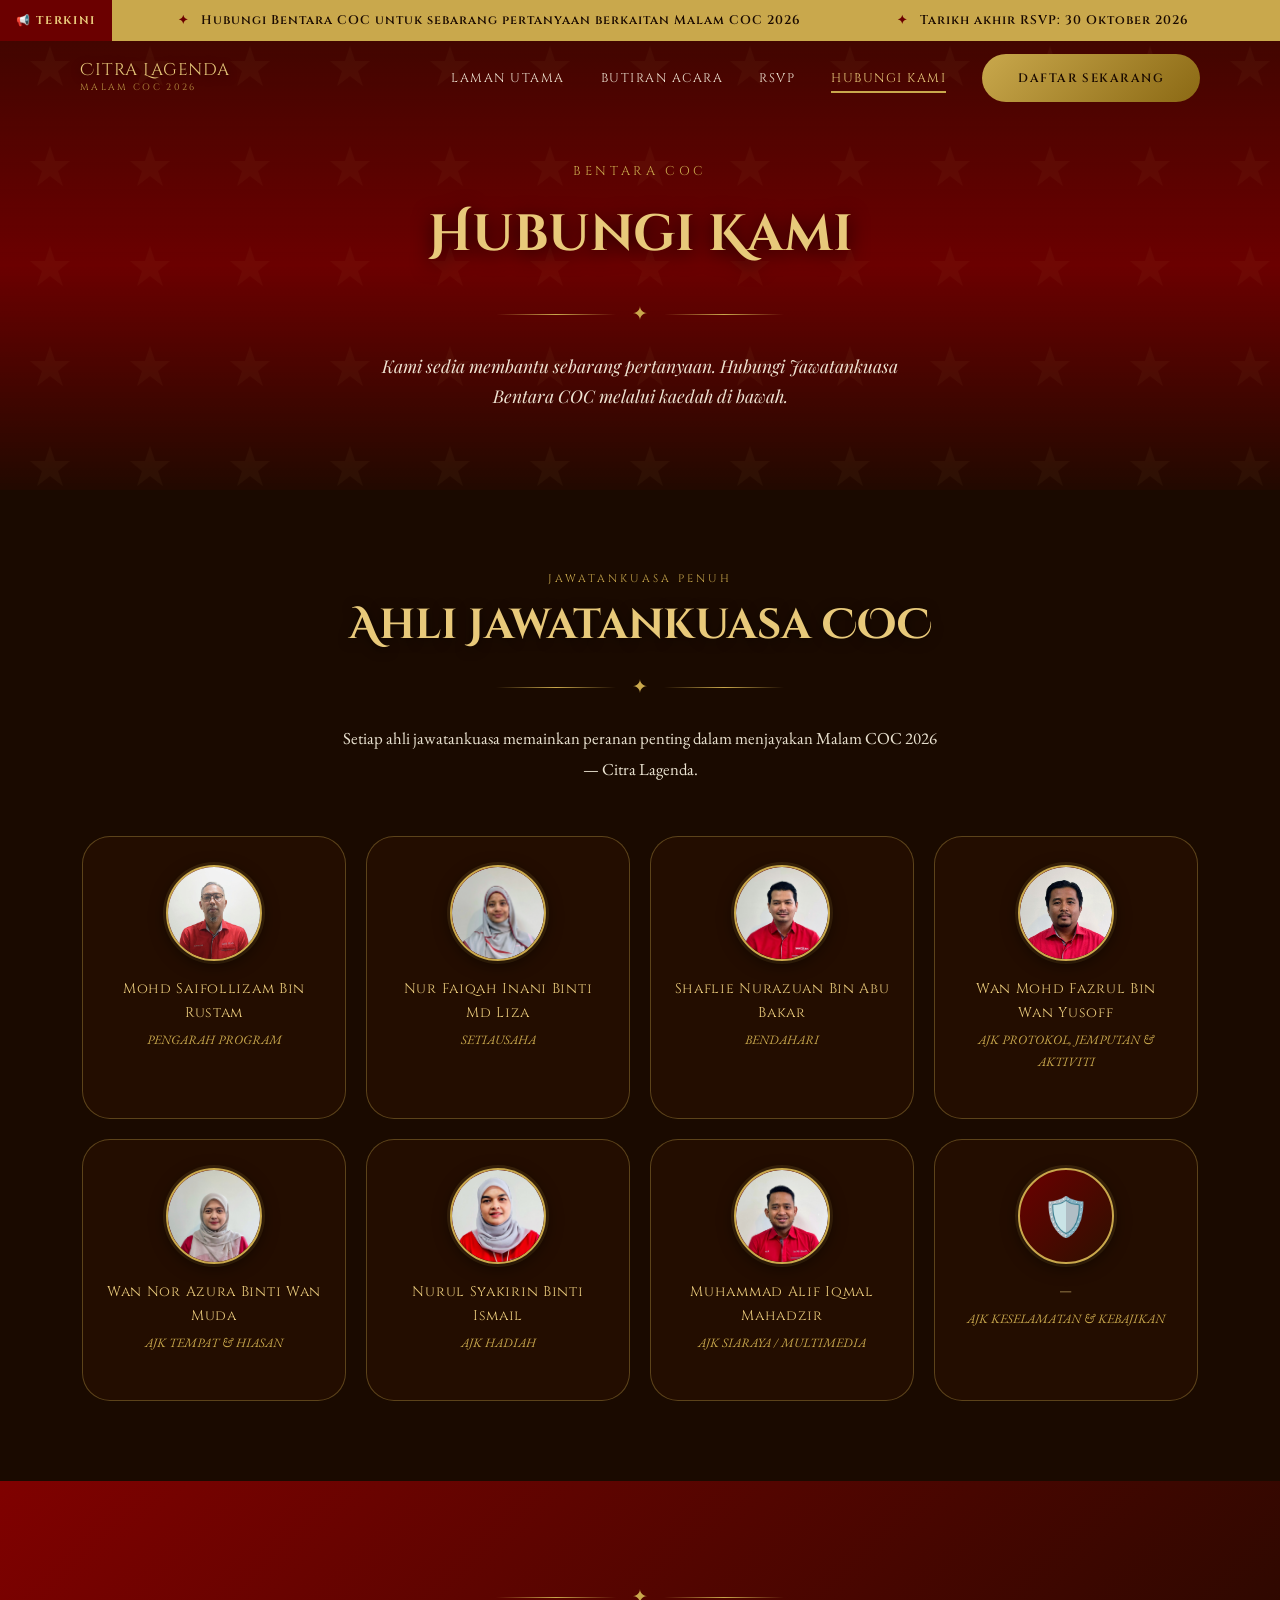
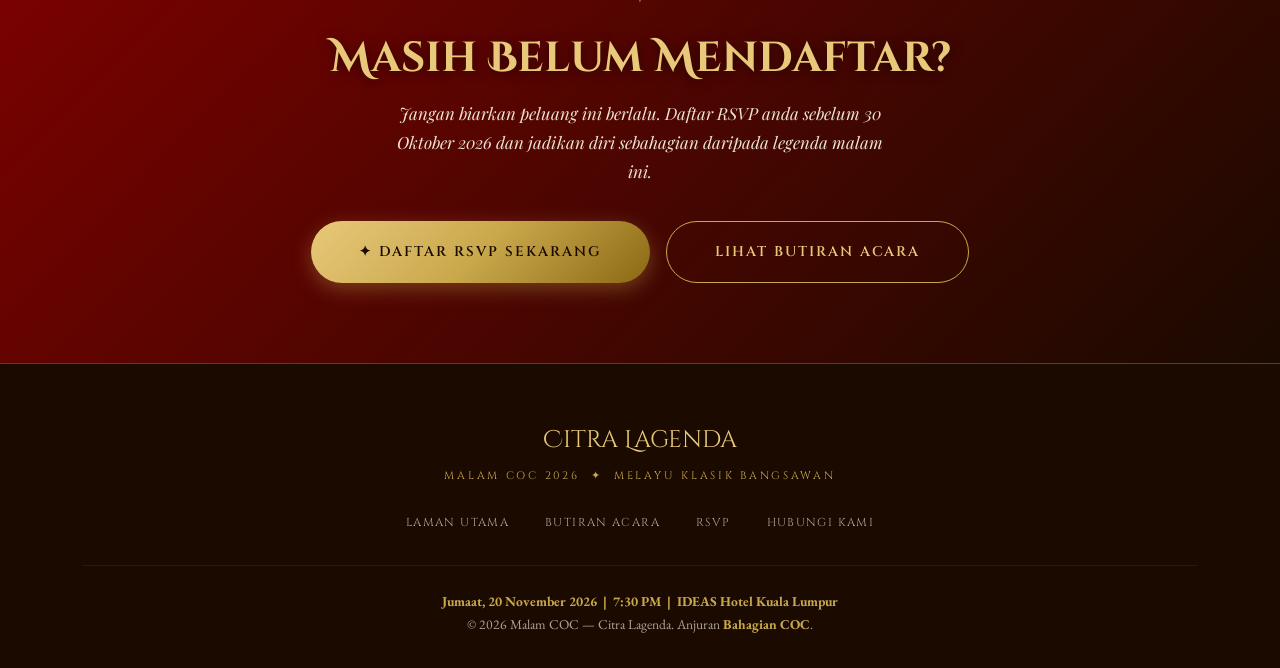
==== contact.html @ 745fdaa3 "add pictures" ====
﻿<!DOCTYPE html>
<html lang="ms">
<head>
  <meta charset="UTF-8" />
  <meta name="viewport" content="width=device-width, initial-scale=1.0" />
  <title>Hubungi Kami — Citra Lagenda Malam COC 2026</title>
  <meta name="description" content="Hubungi Jawatankuasa Bentara COC untuk sebarang pertanyaan berkaitan Malam COC 2026 — Citra Lagenda." />
  <link rel="stylesheet" href="css/style.css" />
  <style>
    /* ── CONTACT PAGE-SPECIFIC ─────────────────────── */

    /* ── PIC CARDS ──────────────────────────────────── */
    .pic-section {
      background: var(--dark);
      padding: 80px 0;
    }
    .pic-grid {
      display: grid;
      grid-template-columns: repeat(3, 1fr);
      gap: 28px;
      margin-top: 56px;
    }
    .pic-card {
      background: rgba(45,16,0,0.65);
      border: 1px solid var(--border-gold);
      border-radius: var(--radius-xl);
      padding: 40px 32px 36px;
      text-align: center;
      position: relative;
      overflow: hidden;
      backdrop-filter: blur(10px);
      transition: transform var(--transition), box-shadow var(--transition), border-color var(--transition);
    }
    .pic-card::before {
      content: '';
      position: absolute; top: 0; left: 0; right: 0;
      height: 4px;
      background: linear-gradient(to right, transparent, var(--gold), transparent);
    }
    .pic-card:hover {
      transform: translateY(-8px);
      box-shadow: 0 28px 60px rgba(0,0,0,0.55), 0 0 0 1px rgba(201,168,76,0.3);
      border-color: rgba(201,168,76,0.4);
    }
    /* Avatar ring */
    .pic-avatar-wrap {
      width: 100px; height: 100px;
      margin: 0 auto 20px;
      position: relative;
    }
    .pic-avatar-ring {
      position: absolute; inset: -5px;
      border-radius: 50%;
      border: 2px solid transparent;
      background: linear-gradient(135deg, var(--gold), var(--crimson), var(--gold)) border-box;
      -webkit-mask: linear-gradient(#fff 0 0) padding-box, linear-gradient(#fff 0 0);
      -webkit-mask-composite: destination-out;
      mask-composite: exclude;
      animation: spin-slow 8s linear infinite;
    }
    .pic-avatar {
      width: 100px; height: 100px;
      border-radius: 50%;
      background: linear-gradient(135deg, var(--crimson-deep), var(--dark-mid));
      border: 2px solid var(--border-gold);
      display: flex; align-items: center; justify-content: center;
      font-size: 2.8rem;
      position: relative;
      z-index: 1;
      overflow: hidden;
    }
    .pic-avatar img {
      width: 100%; height: 100%;
      object-fit: cover;
      border-radius: 50%;
    }
    /* Role badge */
    .pic-role-badge {
      display: inline-block;
      font-family: var(--font-heading);
      font-size: 0.6rem;
      letter-spacing: 0.18em;
      text-transform: uppercase;
      background: linear-gradient(135deg, var(--crimson-deep), var(--dark-mid));
      color: var(--gold);
      border: 1px solid rgba(201,168,76,0.3);
      border-radius: 999px;
      padding: 4px 14px;
      margin-bottom: 10px;
    }
    .pic-name {
      font-family: var(--font-display);
      font-size: 1.1rem;
      color: var(--gold-light);
      margin-bottom: 4px;
      line-height: 1.2;
    }
    .pic-title {
      font-family: var(--font-heading);
      font-size: 0.75rem;
      letter-spacing: 0.08em;
      color: var(--text-muted);
      margin-bottom: 20px;
    }
    .pic-divider {
      width: 48px; height: 1px;
      background: linear-gradient(to right, transparent, var(--gold), transparent);
      margin: 0 auto 20px;
    }
    /* Contact links */
    .pic-contacts {
      display: flex;
      flex-direction: column;
      gap: 10px;
    }
    .pic-contact-link {
      display: flex;
      align-items: center;
      gap: 10px;
      background: rgba(26,10,0,0.5);
      border: 1px solid var(--border-gold);
      border-radius: var(--radius-sm);
      padding: 10px 16px;
      font-family: var(--font-body);
      font-size: 0.88rem;
      color: var(--text-muted);
      text-decoration: none;
      transition: background var(--transition), border-color var(--transition), color var(--transition);
      text-align: left;
    }
    .pic-contact-link:hover {
      background: rgba(201,168,76,0.08);
      border-color: var(--gold);
      color: var(--gold-light);
    }
    .pic-contact-link .link-icon {
      font-size: 1rem;
      flex-shrink: 0;
      width: 20px;
      text-align: center;
    }
    .pic-contact-link .link-label {
      font-family: var(--font-heading);
      font-size: 0.58rem;
      letter-spacing: 0.15em;
      text-transform: uppercase;
      color: var(--gold);
      display: block;
      margin-bottom: 1px;
    }
    .pic-contact-link .link-value {
      font-family: var(--font-body);
      font-size: 0.85rem;
      color: inherit;
      white-space: nowrap;
      overflow: hidden;
      text-overflow: ellipsis;
    }
    /* Area of responsibility tag */
    .pic-scope {
      margin-top: 16px;
      display: flex;
      flex-wrap: wrap;
      gap: 6px;
      justify-content: center;
    }
    .scope-tag {
      font-family: var(--font-heading);
      font-size: 0.58rem;
      letter-spacing: 0.1em;
      text-transform: uppercase;
      background: rgba(201,168,76,0.06);
      border: 1px solid rgba(201,168,76,0.18);
      color: var(--text-muted);
      border-radius: 999px;
      padding: 3px 10px;
    }

    /* ── LEAD PIC (featured, larger) ───────────────── */
    .pic-card.featured {
      grid-column: span 1;
      background: linear-gradient(160deg, rgba(107,0,0,0.4), rgba(45,16,0,0.8));
    }
    .pic-card.featured .pic-name { font-size: 1.25rem; }
    .pic-card.featured .pic-avatar { width: 110px; height: 110px; }
    .pic-card.featured .pic-avatar-wrap { width: 110px; height: 110px; }

    /* ── INQUIRY FORM ───────────────────────────────── */
    .inquiry-section {
      background: linear-gradient(180deg, var(--dark-mid) 0%, var(--crimson-deep) 50%, var(--dark-mid) 100%);
      padding: 80px 0;
    }
    .inquiry-layout {
      display: grid;
      grid-template-columns: 1fr 420px;
      gap: 48px;
      align-items: start;
      margin-top: 56px;
    }
    .inquiry-form-card {
      background: rgba(26,10,0,0.65);
      border: 1px solid var(--border-gold);
      border-radius: var(--radius-xl);
      padding: 48px 44px;
      position: relative;
      overflow: hidden;
      backdrop-filter: blur(12px);
    }
    .inquiry-form-card::before {
      content: '';
      position: absolute; top: 0; left: 0; right: 0;
      height: 4px;
      background: linear-gradient(to right, transparent, var(--gold), transparent);
    }
    .inquiry-form-title {
      font-family: var(--font-display);
      font-size: 1.4rem;
      color: var(--gold-light);
      margin-bottom: 6px;
    }
    .inquiry-form-sub {
      font-family: var(--font-sub);
      font-style: italic;
      font-size: 0.95rem;
      color: var(--text-muted);
      margin-bottom: 32px;
    }
    .inquiry-sidebar-card {
      background: rgba(45,16,0,0.65);
      border: 1px solid var(--border-gold);
      border-radius: var(--radius-lg);
      padding: 32px 28px;
      margin-bottom: 20px;
      position: relative;
      overflow: hidden;
    }
    .inquiry-sidebar-card::before {
      content: '';
      position: absolute; top: 0; left: 0; right: 0;
      height: 3px;
      background: linear-gradient(to right, transparent, var(--gold), transparent);
    }
    .iscard-title {
      font-family: var(--font-heading);
      font-size: 0.7rem;
      letter-spacing: 0.2em;
      text-transform: uppercase;
      color: var(--gold);
      margin-bottom: 20px;
    }
    /* Office hours */
    .hours-row {
      display: flex;
      justify-content: space-between;
      align-items: center;
      padding: 10px 0;
      border-bottom: 1px solid rgba(201,168,76,0.08);
      font-family: var(--font-body);
      font-size: 0.9rem;
    }
    .hours-row:last-child { border-bottom: none; }
    .hours-day { color: var(--text-muted); }
    .hours-time {
      color: var(--gold-light);
      font-family: var(--font-heading);
      font-size: 0.75rem;
      letter-spacing: 0.06em;
    }
    .hours-closed { color: rgba(255,100,100,0.7); }
    /* Quick links */
    .quick-links {
      display: flex;
      flex-direction: column;
      gap: 10px;
    }
    .quick-link {
      display: flex;
      align-items: center;
      gap: 12px;
      background: rgba(26,10,0,0.5);
      border: 1px solid var(--border-gold);
      border-radius: var(--radius-sm);
      padding: 12px 16px;
      font-family: var(--font-heading);
      font-size: 0.75rem;
      letter-spacing: 0.08em;
      color: var(--text-on-dark);
      text-decoration: none;
      transition: all var(--transition);
    }
    .quick-link:hover {
      background: rgba(201,168,76,0.07);
      border-color: var(--gold);
      color: var(--gold-light);
      transform: translateX(4px);
    }
    .quick-link .ql-icon { font-size: 1.1rem; }
    /* Topic radio */
    .topic-grid {
      display: grid;
      grid-template-columns: 1fr 1fr;
      gap: 8px;
      margin-top: 8px;
    }
    .topic-option { position: relative; }
    .topic-option input { position: absolute; opacity:0; width:0; height:0; }
    .topic-label {
      display: flex;
      gap: 8px;
      align-items: center;
      background: rgba(45,16,0,0.5);
      border: 1.5px solid var(--border-gold);
      border-radius: var(--radius-sm);
      padding: 10px 14px;
      cursor: pointer;
      font-family: var(--font-heading);
      font-size: 0.68rem;
      letter-spacing: 0.08em;
      color: var(--text-muted);
      transition: all var(--transition);
    }
    .topic-label:hover {
      border-color: var(--gold);
      color: var(--gold-light);
    }
    .topic-option input:checked + .topic-label {
      background: rgba(139,0,0,0.3);
      border-color: var(--gold);
      color: var(--gold-light);
    }
    /* Form submit success */
    .inquiry-success {
      display: none;
      text-align: center;
      padding: 32px 16px;
    }
    .inquiry-success.show { display: block; }
    .inq-success-icon { font-size: 3rem; margin-bottom: 16px; }
    .inq-success-title {
      font-family: var(--font-display);
      font-size: 1.3rem;
      color: var(--gold-light);
      margin-bottom: 8px;
    }
    .inq-success-sub {
      font-family: var(--font-sub);
      font-style: italic;
      font-size: 0.95rem;
      color: var(--text-muted);
    }

    /* ── COMMITTEE SECTION ──────────────────────────── */
    .committee-section {
      background: var(--dark);
      padding: 80px 0;
    }
    .committee-grid {
      display: grid;
      grid-template-columns: repeat(4, 1fr);
      gap: 20px;
      margin-top: 52px;
    }
    .committee-card {
      background: rgba(45,16,0,0.5);
      border: 1px solid var(--border-gold);
      border-radius: var(--radius-lg);
      padding: 28px 22px;
      text-align: center;
      transition: transform var(--transition), box-shadow var(--transition);
    }
    .committee-card:hover {
      transform: translateY(-5px);
      box-shadow: 0 20px 48px rgba(0,0,0,0.45);
    }
    .committee-avatar {
      width: 96px; height: 96px;
      border-radius: 50%;
      background: linear-gradient(135deg, var(--crimson-deep), var(--dark-mid));
      border: 2px solid var(--gold);
      margin: 0 auto 16px;
      display: flex; align-items: center; justify-content: center;
      font-size: 2rem;
      overflow: hidden;
      flex-shrink: 0;
      box-shadow: 0 4px 16px rgba(0,0,0,0.5), 0 0 0 3px rgba(201,168,76,0.15);
    }
    .committee-avatar img {
      width: 100%;
      height: 100%;
      object-fit: cover;
      object-position: top center;
      display: block;
    }
    .committee-name {
      font-family: var(--font-heading);
      font-size: 0.88rem;
      letter-spacing: 0.05em;
      color: var(--gold-light);
      margin-bottom: 4px;
    }
    .committee-role {
      font-family: var(--font-body);
      font-size: 0.8rem;
      color: var(--gold);
      font-style: italic;
      margin-bottom: 8px;
    }
    .committee-dept {
      font-family: var(--font-heading);
      font-size: 0.6rem;
      letter-spacing: 0.12em;
      text-transform: uppercase;
      color: var(--text-muted);
    }
    .committee-contact {
      margin-top: 12px;
      display: flex;
      flex-direction: column;
      gap: 6px;
    }
    .committee-contact a {
      font-family: var(--font-body);
      font-size: 0.8rem;
      color: var(--text-muted);
      text-decoration: none;
      transition: color var(--transition);
      display: flex;
      align-items: center;
      justify-content: center;
      gap: 6px;
    }
    .committee-contact a:hover { color: var(--gold-light); }

    /* ── RESPONSIVE ──────────────────────────────────── */
    @media (max-width: 1024px) {
      .pic-grid        { grid-template-columns: repeat(2, 1fr); }
      .committee-grid  { grid-template-columns: repeat(2, 1fr); }
      .inquiry-layout  { grid-template-columns: 1fr; }
    }
    @media (max-width: 640px) {
      .pic-grid        { grid-template-columns: 1fr; }
      .committee-grid  { grid-template-columns: 1fr 1fr; }
      .topic-grid      { grid-template-columns: 1fr; }
      .inquiry-form-card { padding: 32px 24px; }
    }
    @media (max-width: 400px) {
      .committee-grid  { grid-template-columns: 1fr; }
    }
  </style>
</head>
<body>

  <!-- ══════════════════════════════════════════════════
       ANNOUNCEMENT TICKER
  ══════════════════════════════════════════════════ -->
  <div class="ticker-bar">
    <div class="ticker-label">📢 Terkini</div>
    <div class="ticker-wrap">
      <div class="ticker-content">
        <span>Hubungi Bentara COC untuk sebarang pertanyaan berkaitan Malam COC 2026</span>
        <span>Tarikh akhir RSVP: 30 Oktober 2026</span>
        <span>Jumaat, 20 November 2026 | 7:30 PM | IDEAS Hotel Kuala Lumpur</span>
        <span>Tema: Melayu Klasik (Bangsawan) — Hadir dengan pakaian tradisional Melayu</span>
        <span>Hubungi Bentara COC untuk sebarang pertanyaan berkaitan Malam COC 2026</span>
        <span>Tarikh akhir RSVP: 30 Oktober 2026</span>
        <span>Jumaat, 20 November 2026 | 7:30 PM | IDEAS Hotel Kuala Lumpur</span>
        <span>Tema: Melayu Klasik (Bangsawan) — Hadir dengan pakaian tradisional Melayu</span>
      </div>
    </div>
  </div>

  <!-- ══════════════════════════════════════════════════
       NAVIGATION
  ══════════════════════════════════════════════════ -->
  <nav class="nav" id="mainNav">
    <div class="nav-inner">
      <a href="index.html" class="nav-logo">
        <span class="nav-logo-title">Citra Lagenda</span>
        <span class="nav-logo-sub">Malam COC 2026</span>
      </a>
      <div class="nav-links">
        <a href="index.html">Laman Utama</a>
        <a href="eventdetails.html">Butiran Acara</a>
        <a href="https://forms.cloud.microsoft/r/A77bQ1tMZq" target="_blank" rel="noopener noreferrer" class="rsvp-link">RSVP</a>
        <a href="contact.html" class="active">Hubungi Kami</a>
        <a href="https://forms.cloud.microsoft/r/A77bQ1tMZq" target="_blank" rel="noopener noreferrer" class="nav-cta btn rsvp-link">Daftar Sekarang</a>
      </div>
      <button class="nav-hamburger" id="hamburger" aria-label="Menu">
        <span></span><span></span><span></span>
      </button>
    </div>
    <div class="nav-mobile" id="mobileMenu">
      <a href="index.html">Laman Utama</a>
      <a href="eventdetails.html">Butiran Acara</a>
      <a href="https://forms.cloud.microsoft/r/A77bQ1tMZq" target="_blank" rel="noopener noreferrer" class="rsvp-link">RSVP</a>
      <a href="contact.html" class="active">Hubungi Kami</a>
      <a href="https://forms.cloud.microsoft/r/A77bQ1tMZq" target="_blank" rel="noopener noreferrer" style="color:var(--gold-light);" class="rsvp-link">✦ Daftar Sekarang</a>
    </div>
  </nav>

  <!-- ══════════════════════════════════════════════════
       PAGE HEADER
  ══════════════════════════════════════════════════ -->
  <header class="page-header">
    <div>
      <p class="page-header-sub anim-up">Bentara COC</p>
      <h1 class="page-header-title anim-up delay-1">Hubungi Kami</h1>
      <div class="ornament-divider anim-fade delay-2"><span>✦</span></div>
      <p class="page-header-desc anim-up delay-2">
        Kami sedia membantu sebarang pertanyaan. Hubungi Jawatankuasa Bentara COC melalui kaedah di bawah.
      </p>
    </div>
  </header>

  <!-- ══════════════════════════════════════════════════
       FULL COMMITTEE
  ══════════════════════════════════════════════════ -->
  <section class="committee-section" id="committee">
    <div class="container">
      <div class="text-center reveal">
        <span class="section-label">Jawatankuasa Penuh</span>
        <h2 class="section-title">Ahli Jawatankuasa COC</h2>
        <div class="ornament-divider"><span>✦</span></div>
        <p class="section-subtitle">
          Setiap ahli jawatankuasa memainkan peranan penting dalam menjayakan Malam COC 2026 — Citra Lagenda.
        </p>
      </div>

      <div class="committee-grid">
        <div class="committee-card reveal">
          <div class="committee-avatar">
            <img src="images/Mohd Saifollizam Rustam.jpg" alt="Mohd Saifollizam Bin Rustam">
          </div>
          <div class="committee-name">Mohd Saifollizam Bin Rustam</div>
          <div class="committee-role">PENGARAH PROGRAM</div>
          <div class="committee-dept"></div>
          <div class="committee-contact">
            <a href="tel:+60112345684"></a>
            <a href="mailto:zulkifli@coc.gov.my"></a>
          </div>
        </div>

        <div class="committee-card reveal delay-1">
          <div class="committee-avatar">
            <img src="images/Nur Faiqah Inani Md Liza.jpg" alt="Nur Faiqah Inani Binti Md Liza">
          </div>
          <div class="committee-name">Nur Faiqah Inani Binti Md Liza</div>
          <div class="committee-role">SETIAUSAHA</div>
          <div class="committee-dept"></div>
          <div class="committee-contact">
            <a href="tel:+60112345684"></a>
            <a href="mailto:zulkifli@coc.gov.my"></a>
          </div>
        </div>

        <div class="committee-card reveal delay-2">
          <div class="committee-avatar">
            <img src="images/Shaflie Nurazuan Abu Bakar.jpg" alt="Shaflie Nurazuan Bin Abu Bakar">
          </div>
          <div class="committee-name">Shaflie Nurazuan Bin Abu Bakar</div>
          <div class="committee-role">BENDAHARI</div>
          <div class="committee-dept"></div>
          <div class="committee-contact">
            <a href="tel:+60112345684"></a>
            <a href="mailto:zulkifli@coc.gov.my"></a>
          </div>
        </div>

        <div class="committee-card reveal delay-3">
          <div class="committee-avatar">
            <img src="images/Wan Mohd Fazrul Wan Yusoff.jpg" alt="Wan Mohd Fazrul Bin Wan Yusoff">
          </div>
          <div class="committee-name">Wan Mohd Fazrul Bin Wan Yusoff</div>
          <div class="committee-role">AJK PROTOKOL, JEMPUTAN &amp; AKTIVITI</div>
          <div class="committee-dept"></div>
          <div class="committee-contact">
            <a href="tel:+60112345684"></a>
            <a href="mailto:zulkifli@coc.gov.my"></a>
          </div>
        </div>

        <div class="committee-card reveal">
          <div class="committee-avatar">
            <img src="images/Wan Nor Azura Wan Muda.jpg" alt="Wan Nor Azura Binti Wan Muda">
          </div>
          <div class="committee-name">Wan Nor Azura Binti Wan Muda</div>
          <div class="committee-role">AJK TEMPAT &amp; HIASAN</div>
          <div class="committee-dept"></div>
          <div class="committee-contact">
            <a href="tel:+60112345684"></a>
            <a href="mailto:zulkifli@coc.gov.my"></a>
          </div>
        </div>

        <div class="committee-card reveal delay-1">
          <div class="committee-avatar">
            <img src="images/Nurul Syakirin Ismail.jpg" alt="Nurul Syakirin Binti Ismail">
          </div>
          <div class="committee-name">Nurul Syakirin Binti Ismail</div>
          <div class="committee-role">AJK HADIAH</div>
          <div class="committee-dept"></div>
          <div class="committee-contact">
            <a href="tel:+60112345684"></a>
            <a href="mailto:zulkifli@coc.gov.my"></a>
          </div>
        </div>

        <div class="committee-card reveal delay-2">
          <div class="committee-avatar">
            <img src="images/Mohd Alif Nurfahmi Saad.jpg" alt="Muhammad Alif Iqmal Mahadzir">
          </div>
          <div class="committee-name">Muhammad Alif Iqmal Mahadzir</div>
          <div class="committee-role">AJK SIARAYA / MULTIMEDIA</div>
          <div class="committee-dept"></div>
          <div class="committee-contact">
            <a href="tel:+60112345684"></a>
            <a href="mailto:zulkifli@coc.gov.my"></a>
          </div>
        </div>

        <div class="committee-card reveal delay-3">
          <div class="committee-avatar" style="background:linear-gradient(135deg,var(--crimson-deep),var(--dark-mid)); font-size:2.4rem; color:var(--gold);">
            🛡️
          </div>
          <div class="committee-name">—</div>
          <div class="committee-role">AJK KESELAMATAN &amp; KEBAJIKAN</div>
          <div class="committee-dept"></div>
          <div class="committee-contact">
            <a href="tel:+60112345684"></a>
            <a href="mailto:zulkifli@coc.gov.my"></a>
          </div>
        </div>
      </div>
    </div>
  </section>

  <!-- ══════════════════════════════════════════════════
       FINAL CTA
  ══════════════════════════════════════════════════ -->
  <section style="background:linear-gradient(135deg, rgba(139,0,0,0.9), rgba(26,10,0,0.97)); padding:80px 0; text-align:center; position:relative; overflow:hidden;">
    <div style="position:absolute; inset:0; background:url(data:image/svg+xml,%3Csvg width='80' height='80' viewBox='0 0 80 80' xmlns='http://www.w3.org/2000/svg'%3E%3Cpath d='M40 8L43 18H54L45 25L48 36L40 28L32 36L35 25L26 18H37Z' fill='%23C9A84C' fill-opacity='0.04'/%3E%3C/svg%3E) repeat; pointer-events:none;"></div>
    <div class="container" style="position:relative;">
      <div class="ornament-divider reveal"><span>✦</span></div>
      <h2 class="section-title reveal" style="margin-top:12px;">Masih Belum Mendaftar?</h2>
      <p style="font-family:var(--font-sub); font-style:italic; font-size:1.05rem; color:var(--text-on-dark); max-width:500px; margin:16px auto 36px;" class="reveal delay-1">
        Jangan biarkan peluang ini berlalu. Daftar RSVP anda sebelum 30 Oktober 2026 dan jadikan diri sebahagian daripada legenda malam ini.
      </p>
      <div style="display:flex; gap:16px; flex-wrap:wrap; justify-content:center;" class="reveal delay-2">
        <a href="https://forms.cloud.microsoft/r/A77bQ1tMZq" target="_blank" rel="noopener noreferrer" class="btn btn-gold btn-lg rsvp-link">✦ Daftar RSVP Sekarang</a>
        <a href="eventdetails.html" class="btn btn-outline btn-lg">Lihat Butiran Acara</a>
      </div>
    </div>
  </section>

  <!-- ══════════════════════════════════════════════════
       FOOTER
  ══════════════════════════════════════════════════ -->
  <footer class="footer">
    <div class="container">
      <div class="footer-logo">Citra Lagenda</div>
      <div class="footer-tagline">Malam COC 2026 &nbsp;✦&nbsp; Melayu Klasik Bangsawan</div>
      <div class="footer-links">
        <a href="index.html">Laman Utama</a>
        <a href="eventdetails.html">Butiran Acara</a>
        <a href="https://forms.cloud.microsoft/r/A77bQ1tMZq" target="_blank" rel="noopener noreferrer" class="rsvp-link">RSVP</a>
        <a href="contact.html">Hubungi Kami</a>
      </div>
      <div class="footer-copy">
        <strong>Jumaat, 20 November 2026 &nbsp;|&nbsp; 7:30 PM &nbsp;|&nbsp; IDEAS Hotel Kuala Lumpur</strong><br>
        &copy; 2026 Malam COC — Citra Lagenda. Anjuran <strong>Bahagian COC</strong>.
      </div>
    </div>
  </footer>

  <!-- ══════════════════════════════════════════════════
       SCRIPTS
  ══════════════════════════════════════════════════ -->
  <script>
    // ── Nav scroll ─────────────────────────────────────
    const nav = document.getElementById('mainNav');
    window.addEventListener('scroll', () => {
      nav.classList.toggle('scrolled', window.scrollY > 60);
    });

    // ── Mobile menu ────────────────────────────────────
    document.getElementById('hamburger').addEventListener('click', () => {
      const m = document.getElementById('mobileMenu');
      m.style.display = m.style.display === 'flex' ? 'none' : 'flex';
    });

    // ── Scroll-reveal ──────────────────────────────────
    const io = new IntersectionObserver(entries => {
      entries.forEach(e => {
        if (e.isIntersecting) { e.target.classList.add('visible'); io.unobserve(e.target); }
      });
    }, { threshold: 0.1 });
    document.querySelectorAll('.reveal, .reveal-left, .reveal-right').forEach(el => io.observe(el));

    // ── Inquiry form submit ─────────────────────────────
    function submitInquiry() {
      let valid = true;

      // topic
      const topicChecked = document.querySelector('input[name="topic"]:checked');
      const errTopic = document.getElementById('err-topic');
      errTopic.style.display = topicChecked ? 'none' : 'block';
      if (!topicChecked) valid = false;

      // nama
      const nama = document.getElementById('inq-nama');
      const fgNama = document.getElementById('fg-inq-nama');
      fgNama.classList.toggle('has-error', !nama.value.trim());
      if (!nama.value.trim()) valid = false;

      // email
      const email = document.getElementById('inq-email');
      const fgEmail = document.getElementById('fg-inq-email');
      const emailOk = /^[^\s@]+@[^\s@]+\.[^\s@]+$/.test(email.value.trim());
      fgEmail.classList.toggle('has-error', !emailOk);
      if (!emailOk) valid = false;

      // message
      const msg = document.getElementById('inq-msg');
      const fgMsg = document.getElementById('fg-inq-msg');
      fgMsg.classList.toggle('has-error', !msg.value.trim());
      if (!msg.value.trim()) valid = false;

      if (!valid) return;

      // Show success
      document.getElementById('inquiryFormWrap').style.display = 'none';
      document.getElementById('inquirySuccess').classList.add('show');
      window.scrollTo({ top: document.getElementById('inquiry').offsetTop - 80, behavior: 'smooth' });
    }
  </script>

  <!-- ── EDGE MODAL ──────────────────────────────────── -->
  <div class="edge-modal-backdrop" id="edgeModal" role="dialog" aria-modal="true" aria-labelledby="edgeModalTitle">
    <div class="edge-modal">
      <span class="edge-modal-icon">🌐</span>
      <div class="edge-modal-title" id="edgeModalTitle">Buka dalam Microsoft Edge</div>
      <p class="edge-modal-body">
        Borang RSVP ini berfungsi <strong>terbaik dalam Microsoft Edge</strong>.<br>
        Salin pautan di bawah dan tampalkan dalam pelayar Edge anda.
      </p>
      <div class="edge-modal-link-box">
        <span class="edge-modal-link-text">https://forms.cloud.microsoft/r/A77bQ1tMZq</span>
        <button class="edge-modal-copy-btn" id="edgeModalCopyBtn" onclick="edgeModalCopy()">Salin</button>
      </div>
      <div class="edge-modal-actions">
        <button class="edge-modal-close" onclick="edgeModalClose()">Tutup</button>
        <button class="edge-modal-open-btn" onclick="edgeModalClose(); window.open('https://forms.cloud.microsoft/r/A77bQ1tMZq','_blank','noopener,noreferrer')">Buka Terus</button>
      </div>
    </div>
  </div>
  <script>
    const RSVP_URL = 'https://forms.cloud.microsoft/r/A77bQ1tMZq';
    const isMobile = /Android|iPhone|iPad|iPod/i.test(navigator.userAgent);
    document.querySelectorAll('a.rsvp-link').forEach(a => {
      a.addEventListener('click', e => {
        if (isMobile) {
          e.preventDefault();
          document.getElementById('edgeModal').classList.add('open');
        }
      });
    });
    function edgeModalClose() {
      document.getElementById('edgeModal').classList.remove('open');
    }
    function edgeModalCopy() {
      navigator.clipboard.writeText(RSVP_URL).then(() => {
        const btn = document.getElementById('edgeModalCopyBtn');
        btn.textContent = '✓ Disalin!';
        btn.classList.add('copied');
        setTimeout(() => { btn.textContent = 'Salin'; btn.classList.remove('copied'); }, 2500);
      });
    }
    document.getElementById('edgeModal').addEventListener('click', e => {
      if (e.target === document.getElementById('edgeModal')) edgeModalClose();
    });
  </script>

</body>
</html>
---- css/style.css ----
/* ============================================================
   CITRA LAGENDA — Melayu Klasik Bangsawan
   Shared Stylesheet
   ============================================================ */

@import url('https://fonts.googleapis.com/css2?family=Cinzel+Decorative:wght@400;700;900&family=Cinzel:wght@400;500;600;700&family=EB+Garamond:ital,wght@0,400;0,500;0,600;1,400;1,500&family=Playfair+Display:ital,wght@0,400;0,600;0,700;1,400;1,600&display=swap');

/* ---------- CSS Variables ---------- */
:root {
  --crimson:       #8B0000;
  --crimson-deep:  #6B0000;
  --crimson-light: #B22222;
  --gold:          #C9A84C;
  --gold-light:    #E8C97A;
  --gold-pale:     #F5E4B8;
  --gold-dark:     #8B6914;
  --ivory:         #FDF6E3;
  --ivory-dark:    #F0E0C0;
  --dark:          #1A0A00;
  --dark-mid:      #2D1000;
  --text-on-dark:  rgba(253,246,227,0.92);
  --text-muted:    rgba(253,246,227,0.65);
  --shadow-gold:   rgba(201,168,76,0.4);
  --shadow-dark:   rgba(26,10,0,0.7);
  --border-gold:   rgba(201,168,76,0.35);

  --font-display:  'Cinzel Decorative', serif;
  --font-heading:  'Cinzel', serif;
  --font-body:     'EB Garamond', serif;
  --font-sub:      'Playfair Display', serif;

  --radius-sm:  8px;
  --radius-md:  16px;
  --radius-lg:  28px;
  --radius-xl:  40px;

  --transition: 0.3s cubic-bezier(0.4, 0, 0.2, 1);
}

/* ---------- Reset & Base ---------- */
*, *::before, *::after { box-sizing: border-box; margin: 0; padding: 0; }

html { scroll-behavior: smooth; }

body {
  font-family: var(--font-body);
  background: var(--dark);
  color: var(--text-on-dark);
  overflow-x: hidden;
  font-size: 17px;
  line-height: 1.7;
}

img { max-width: 100%; display: block; }
a  { text-decoration: none; color: inherit; }
ul { list-style: none; }
button { cursor: pointer; font-family: var(--font-heading); }

/* ---------- Scrollbar ---------- */
::-webkit-scrollbar { width: 8px; }
::-webkit-scrollbar-track { background: var(--dark); }
::-webkit-scrollbar-thumb { background: var(--gold-dark); border-radius: 4px; }

/* ============================================================
   ANNOUNCEMENT TICKER
   ============================================================ */
.ticker-bar {
  background: var(--gold);
  color: var(--dark);
  padding: 10px 0;
  overflow: hidden;
  position: relative;
  z-index: 200;
}
.ticker-label {
  font-family: var(--font-heading);
  font-size: 0.7rem;
  font-weight: 700;
  letter-spacing: 0.15em;
  text-transform: uppercase;
  background: var(--crimson-deep);
  color: var(--gold-light);
  padding: 3px 16px;
  position: absolute;
  left: 0; top: 0; bottom: 0;
  display: flex; align-items: center;
  z-index: 2;
  white-space: nowrap;
}
.ticker-wrap {
  display: flex;
  width: 100%;
  overflow: hidden;
  padding-left: 130px;
}
.ticker-content {
  display: flex;
  animation: ticker-scroll 40s linear infinite;
  white-space: nowrap;
  gap: 0;
}
.ticker-content span {
  font-family: var(--font-heading);
  font-size: 0.78rem;
  font-weight: 600;
  letter-spacing: 0.08em;
  padding: 0 48px;
}
.ticker-content span::before {
  content: '✦';
  color: var(--crimson-deep);
  margin-right: 12px;
}
@keyframes ticker-scroll {
  0%   { transform: translateX(0); }
  100% { transform: translateX(-50%); }
}

/* ============================================================
   NAVIGATION
   ============================================================ */
.nav {
  position: fixed;
  top: 36px; /* below ticker */
  left: 0; right: 0;
  z-index: 100;
  transition: top var(--transition), background var(--transition), backdrop-filter var(--transition), box-shadow var(--transition);
}
.nav.scrolled {
  top: 0;
  background: rgba(26,10,0,0.92);
  backdrop-filter: blur(16px);
  box-shadow: 0 4px 32px rgba(0,0,0,0.6), 0 1px 0 rgba(201,168,76,0.2);
}
.nav-inner {
  max-width: 1200px;
  margin: 0 auto;
  padding: 18px 40px;
  display: flex;
  align-items: center;
  justify-content: space-between;
}
.nav-logo {
  display: flex;
  flex-direction: column;
  align-items: flex-start;
  gap: 1px;
}
.nav-logo-title {
  font-family: var(--font-display);
  font-size: 1.05rem;
  color: var(--gold-light);
  letter-spacing: 0.05em;
  line-height: 1.1;
  text-shadow: 0 2px 8px rgba(0,0,0,0.6);
}
.nav-logo-sub {
  font-family: var(--font-heading);
  font-size: 0.58rem;
  letter-spacing: 0.25em;
  text-transform: uppercase;
  color: var(--gold);
  opacity: 0.9;
}
.nav-links {
  display: flex;
  align-items: center;
  gap: 36px;
}
.nav-links a {
  font-family: var(--font-heading);
  font-size: 0.78rem;
  letter-spacing: 0.12em;
  text-transform: uppercase;
  color: var(--text-on-dark);
  position: relative;
  transition: color var(--transition);
}
.nav-links a::after {
  content: '';
  position: absolute;
  bottom: -4px; left: 50%; right: 50%;
  height: 1.5px;
  background: var(--gold);
  transition: left var(--transition), right var(--transition);
}
.nav-links a:hover, .nav-links a.active {
  color: var(--gold-light);
}
.nav-links a:hover::after, .nav-links a.active::after {
  left: 0; right: 0;
}
.nav-cta {
  font-family: var(--font-heading) !important;
  font-size: 0.75rem !important;
  letter-spacing: 0.12em !important;
  background: linear-gradient(135deg, var(--gold), var(--gold-dark)) !important;
  color: var(--dark) !important;
  border-radius: 999px;
  padding: 10px 24px;
  font-weight: 600;
  border: none;
  transition: transform var(--transition), box-shadow var(--transition) !important;
}
.nav-cta:hover {
  transform: translateY(-2px) !important;
  box-shadow: 0 8px 24px var(--shadow-gold) !important;
  color: var(--dark) !important;
}
.nav-cta::after { display: none !important; }
.nav-hamburger {
  display: none;
  flex-direction: column;
  gap: 5px;
  background: none;
  border: none;
  padding: 4px;
}
.nav-hamburger span {
  display: block;
  width: 24px;
  height: 2px;
  background: var(--gold-light);
  border-radius: 2px;
  transition: var(--transition);
}
.nav-mobile {
  display: none;
  flex-direction: column;
  gap: 0;
  background: rgba(26,10,0,0.97);
  border-top: 1px solid var(--border-gold);
  padding: 16px 0;
}
.nav-mobile a {
  font-family: var(--font-heading);
  font-size: 0.85rem;
  letter-spacing: 0.12em;
  text-transform: uppercase;
  color: var(--text-on-dark);
  padding: 14px 40px;
  border-bottom: 1px solid rgba(201,168,76,0.1);
  display: block;
  transition: color var(--transition), background var(--transition);
}
.nav-mobile a:hover, .nav-mobile a.active {
  color: var(--gold-light);
  background: rgba(201,168,76,0.05);
}

/* ============================================================
   DECORATIVE ELEMENTS
   ============================================================ */
.ornament-divider {
  display: flex;
  align-items: center;
  gap: 16px;
  justify-content: center;
  margin: 20px 0;
}
.ornament-divider span {
  font-size: 1.2rem;
  color: var(--gold);
}
.ornament-divider::before,
.ornament-divider::after {
  content: '';
  flex: 1;
  max-width: 120px;
  height: 1px;
  background: linear-gradient(to right, transparent, var(--gold), transparent);
}
.section-label {
  font-family: var(--font-heading);
  font-size: 0.68rem;
  letter-spacing: 0.28em;
  text-transform: uppercase;
  color: var(--gold);
  display: block;
  margin-bottom: 12px;
}
.section-title {
  font-family: var(--font-display);
  font-size: clamp(1.6rem, 3.5vw, 2.6rem);
  color: var(--gold-light);
  line-height: 1.2;
  margin-bottom: 16px;
  text-shadow: 0 2px 12px rgba(0,0,0,0.5);
}
.section-subtitle {
  font-family: var(--font-body);
  font-size: 1.05rem;
  color: var(--text-on-dark);
  max-width: 600px;
  line-height: 1.8;
  margin: 0 auto;
}

/* Gold border bottom on sections */
.gold-border-bottom {
  border-bottom: 1px solid var(--border-gold);
}

/* Kerawang SVG pattern overlay */
.kerawang-overlay {
  position: absolute;
  inset: 0;
  background-image: 
    radial-gradient(circle at 20% 50%, rgba(139,0,0,0.08) 0%, transparent 50%),
    radial-gradient(circle at 80% 50%, rgba(139,0,0,0.08) 0%, transparent 50%),
    url("data:image/svg+xml,%3Csvg width='60' height='60' viewBox='0 0 60 60' xmlns='http://www.w3.org/2000/svg'%3E%3Cg fill='none' fill-rule='evenodd'%3E%3Cg fill='%23C9A84C' fill-opacity='0.04'%3E%3Cpath d='M36 34v-4h-2v4h-4v2h4v4h2v-4h4v-2h-4zm0-30V0h-2v4h-4v2h4v4h2V6h4V4h-4zM6 34v-4H4v4H0v2h4v4h2v-4h4v-2H6zM6 4V0H4v4H0v2h4v4h2V6h4V4H6z'/%3E%3C/g%3E%3C/g%3E%3C/svg%3E");
  pointer-events: none;
}

/* ============================================================
   BUTTONS
   ============================================================ */
.btn {
  display: inline-flex;
  align-items: center;
  gap: 8px;
  font-family: var(--font-heading);
  font-size: 0.8rem;
  letter-spacing: 0.14em;
  text-transform: uppercase;
  border: none;
  border-radius: 999px;
  padding: 14px 36px;
  font-weight: 600;
  transition: transform var(--transition), box-shadow var(--transition), background var(--transition);
  cursor: pointer;
}
.btn-gold {
  background: linear-gradient(135deg, var(--gold-light) 0%, var(--gold) 50%, var(--gold-dark) 100%);
  color: var(--dark);
  box-shadow: 0 6px 20px rgba(201,168,76,0.35);
}
.btn-gold:hover {
  transform: translateY(-3px);
  box-shadow: 0 14px 36px rgba(201,168,76,0.55);
}
.btn-outline {
  background: transparent;
  color: var(--gold-light);
  border: 1.5px solid var(--gold);
  box-shadow: 0 0 0 0 var(--shadow-gold);
}
.btn-outline:hover {
  background: rgba(201,168,76,0.08);
  transform: translateY(-3px);
  box-shadow: 0 8px 24px rgba(201,168,76,0.2);
}
.btn-crimson {
  background: linear-gradient(135deg, var(--crimson-light), var(--crimson-deep));
  color: var(--ivory);
  box-shadow: 0 6px 20px rgba(139,0,0,0.4);
}
.btn-crimson:hover {
  transform: translateY(-3px);
  box-shadow: 0 14px 36px rgba(139,0,0,0.6);
}
.btn-sm { padding: 10px 24px; font-size: 0.72rem; }
.btn-lg { padding: 18px 48px; font-size: 0.88rem; }

/* ============================================================
   CARD
   ============================================================ */
.card {
  background: rgba(45,16,0,0.6);
  border: 1px solid var(--border-gold);
  border-radius: var(--radius-lg);
  padding: 36px;
  backdrop-filter: blur(8px);
  transition: transform var(--transition), box-shadow var(--transition), border-color var(--transition);
}
.card:hover {
  transform: translateY(-6px);
  box-shadow: 0 24px 56px rgba(0,0,0,0.5), 0 0 0 1px rgba(201,168,76,0.3);
  border-color: rgba(201,168,76,0.5);
}
.card-icon {
  width: 56px; height: 56px;
  border-radius: 16px;
  background: linear-gradient(135deg, var(--crimson), var(--crimson-deep));
  border: 1px solid rgba(201,168,76,0.3);
  display: flex; align-items: center; justify-content: center;
  font-size: 1.5rem;
  margin-bottom: 24px;
  flex-shrink: 0;
}
.card h3 {
  font-family: var(--font-heading);
  font-size: 1rem;
  letter-spacing: 0.06em;
  color: var(--gold-light);
  margin-bottom: 10px;
}
.card p {
  font-size: 0.95rem;
  color: var(--text-muted);
  line-height: 1.7;
}

/* ============================================================
   SECTIONS — common layout
   ============================================================ */
.section {
  padding: 100px 0;
  position: relative;
}
.section-sm { padding: 64px 0; }
.container {
  max-width: 1180px;
  margin: 0 auto;
  padding: 0 32px;
}
.container-narrow {
  max-width: 800px;
  margin: 0 auto;
  padding: 0 32px;
}
.text-center { text-align: center; }
.grid-2 { display: grid; grid-template-columns: 1fr 1fr; gap: 40px; align-items: center; }
.grid-3 { display: grid; grid-template-columns: repeat(3, 1fr); gap: 28px; }
.grid-4 { display: grid; grid-template-columns: repeat(4, 1fr); gap: 24px; }

/* ============================================================
   FOOTER
   ============================================================ */
.footer {
  background: var(--dark);
  border-top: 1px solid var(--border-gold);
  padding: 56px 0 32px;
  text-align: center;
}
.footer-logo {
  font-family: var(--font-display);
  font-size: 1.5rem;
  color: var(--gold-light);
  margin-bottom: 6px;
}
.footer-tagline {
  font-family: var(--font-heading);
  font-size: 0.68rem;
  letter-spacing: 0.25em;
  color: var(--gold);
  text-transform: uppercase;
  margin-bottom: 28px;
}
.footer-links {
  display: flex;
  justify-content: center;
  gap: 36px;
  margin-bottom: 32px;
  flex-wrap: wrap;
}
.footer-links a {
  font-family: var(--font-heading);
  font-size: 0.72rem;
  letter-spacing: 0.12em;
  text-transform: uppercase;
  color: var(--text-muted);
  transition: color var(--transition);
}
.footer-links a:hover { color: var(--gold-light); }
.footer-copy {
  font-family: var(--font-body);
  font-size: 0.85rem;
  color: var(--text-muted);
  border-top: 1px solid rgba(201,168,76,0.1);
  padding-top: 24px;
  margin-top: 8px;
}
.footer-copy strong { color: var(--gold); }

/* ============================================================
   PAGE HEADER (inner pages)
   ============================================================ */
.page-header {
  min-height: 380px;
  display: flex;
  align-items: center;
  justify-content: center;
  text-align: center;
  padding: 120px 32px 80px;
  position: relative;
  overflow: hidden;
  background: 
    linear-gradient(180deg, rgba(26,10,0,0.5) 0%, rgba(107,0,0,0.6) 50%, rgba(26,10,0,0.9) 100%),
    var(--crimson-deep);
}
.page-header::before {
  content: '';
  position: absolute;
  inset: 0;
  background: url("data:image/svg+xml,%3Csvg width='100' height='100' viewBox='0 0 100 100' xmlns='http://www.w3.org/2000/svg'%3E%3Cpath d='M50 5 L55 20 L70 20 L58 30 L63 45 L50 35 L37 45 L42 30 L30 20 L45 20 Z' fill='%23C9A84C' fill-opacity='0.05'/%3E%3C/svg%3E") repeat;
  pointer-events: none;
}
.page-header-title {
  font-family: var(--font-display);
  font-size: clamp(2rem, 5vw, 3.2rem);
  color: var(--gold-light);
  text-shadow: 0 4px 20px rgba(0,0,0,0.8);
  margin-bottom: 12px;
  position: relative;
}
.page-header-sub {
  font-family: var(--font-heading);
  font-size: 0.8rem;
  letter-spacing: 0.28em;
  text-transform: uppercase;
  color: var(--gold);
  margin-bottom: 8px;
  position: relative;
}
.page-header-desc {
  font-family: var(--font-sub);
  font-style: italic;
  font-size: 1.1rem;
  color: var(--text-on-dark);
  max-width: 560px;
  margin: 12px auto 0;
  position: relative;
}

/* ============================================================
   FORM STYLES
   ============================================================ */
.form-group { margin-bottom: 24px; }
.form-label {
  display: block;
  font-family: var(--font-heading);
  font-size: 0.72rem;
  letter-spacing: 0.15em;
  text-transform: uppercase;
  color: var(--gold);
  margin-bottom: 8px;
}
.form-control {
  width: 100%;
  background: rgba(45,16,0,0.7);
  border: 1px solid var(--border-gold);
  border-radius: var(--radius-sm);
  padding: 14px 20px;
  font-family: var(--font-body);
  font-size: 1rem;
  color: var(--text-on-dark);
  transition: border-color var(--transition), box-shadow var(--transition);
  outline: none;
  -webkit-appearance: none;
}
.form-control::placeholder { color: var(--text-muted); }
.form-control:focus {
  border-color: var(--gold);
  box-shadow: 0 0 0 3px rgba(201,168,76,0.15);
}
select.form-control { cursor: pointer; }
textarea.form-control { resize: vertical; min-height: 120px; }
.form-row { display: grid; grid-template-columns: 1fr 1fr; gap: 20px; }
.form-note {
  font-size: 0.85rem;
  color: var(--text-muted);
  font-style: italic;
  margin-top: 6px;
}

/* ============================================================
   STAT COUNTER STRIP
   ============================================================ */
.stats-strip {
  background: linear-gradient(135deg, var(--crimson-deep), var(--dark-mid));
  border-top: 1px solid var(--border-gold);
  border-bottom: 1px solid var(--border-gold);
  padding: 56px 0;
}
.stat-item { text-align: center; }
.stat-number {
  font-family: var(--font-display);
  font-size: clamp(2.2rem, 4vw, 3rem);
  color: var(--gold-light);
  line-height: 1;
  text-shadow: 0 2px 12px rgba(201,168,76,0.4);
}
.stat-label {
  font-family: var(--font-heading);
  font-size: 0.75rem;
  letter-spacing: 0.15em;
  text-transform: uppercase;
  color: var(--text-muted);
  margin-top: 8px;
}

/* ============================================================
   ANIMATIONS
   ============================================================ */
@keyframes fadeInUp {
  from { opacity: 0; transform: translateY(30px); }
  to   { opacity: 1; transform: translateY(0); }
}
@keyframes fadeIn {
  from { opacity: 0; }
  to   { opacity: 1; }
}
@keyframes shimmer {
  0%   { background-position: -200% center; }
  100% { background-position: 200% center; }
}
@keyframes float {
  0%, 100% { transform: translateY(0px); }
  50%       { transform: translateY(-12px); }
}
@keyframes glow-pulse {
  0%, 100% { box-shadow: 0 0 20px rgba(201,168,76,0.3); }
  50%       { box-shadow: 0 0 40px rgba(201,168,76,0.6); }
}
@keyframes spin-slow {
  from { transform: rotate(0deg); }
  to   { transform: rotate(360deg); }
}
.anim-up   { animation: fadeInUp 0.7s ease both; }
.anim-fade { animation: fadeIn  0.8s ease both; }
.delay-1   { animation-delay: 0.15s; }
.delay-2   { animation-delay: 0.3s; }
.delay-3   { animation-delay: 0.45s; }
.delay-4   { animation-delay: 0.6s; }

/* Scroll-reveal via JS-added class */
.reveal { opacity: 0; transform: translateY(28px); transition: opacity 0.7s ease, transform 0.7s ease; }
.reveal.visible { opacity: 1; transform: translateY(0); }
.reveal-left  { opacity: 0; transform: translateX(-32px); transition: opacity 0.7s ease, transform 0.7s ease; }
.reveal-left.visible { opacity: 1; transform: translateX(0); }
.reveal-right { opacity: 0; transform: translateX(32px);  transition: opacity 0.7s ease, transform 0.7s ease; }
.reveal-right.visible { opacity: 1; transform: translateX(0); }

/* ============================================================
   RESPONSIVE
   ============================================================ */
@media (max-width: 1024px) {
  .grid-4 { grid-template-columns: repeat(2, 1fr); }
}
@media (max-width: 768px) {
  .nav-links { display: none; }
  .nav-hamburger { display: flex; }
  .nav-inner { padding: 16px 24px; }
  .grid-2  { grid-template-columns: 1fr; }
  .grid-3  { grid-template-columns: 1fr; }
  .grid-4  { grid-template-columns: 1fr 1fr; }
  .form-row { grid-template-columns: 1fr; }
  .section { padding: 72px 0; }
  .container { padding: 0 20px; }
  .btn { padding: 12px 28px; }
}
@media (max-width: 480px) {
  .grid-4 { grid-template-columns: 1fr; }
  .section-title { font-size: 1.5rem; }
}

/* ============================================================
   EDGE MODAL (mobile RSVP prompt)
   ============================================================ */
.edge-modal-backdrop {
  display: none;
  position: fixed;
  inset: 0;
  background: rgba(26,10,0,0.82);
  backdrop-filter: blur(6px);
  z-index: 9000;
  align-items: center;
  justify-content: center;
  padding: 24px;
}
.edge-modal-backdrop.open {
  display: flex;
}
.edge-modal {
  background: linear-gradient(160deg, #2D1000, #1A0A00);
  border: 1px solid var(--border-gold);
  border-radius: var(--radius-xl);
  max-width: 420px;
  width: 100%;
  padding: 40px 32px 32px;
  text-align: center;
  position: relative;
  box-shadow: 0 32px 80px rgba(0,0,0,0.8);
  animation: edgeModalIn 0.3s cubic-bezier(0.34,1.56,0.64,1) both;
}
.edge-modal::before {
  content: '';
  position: absolute;
  top: 0; left: 0; right: 0;
  height: 3px;
  border-radius: var(--radius-xl) var(--radius-xl) 0 0;
  background: linear-gradient(to right, transparent, var(--gold), transparent);
}
@keyframes edgeModalIn {
  from { opacity: 0; transform: scale(0.88) translateY(20px); }
  to   { opacity: 1; transform: scale(1)    translateY(0); }
}
.edge-modal-icon {
  font-size: 2.8rem;
  display: block;
  margin-bottom: 16px;
  filter: drop-shadow(0 4px 8px rgba(201,168,76,0.35));
}
.edge-modal-title {
  font-family: var(--font-display);
  font-size: 1.15rem;
  color: var(--gold-light);
  margin-bottom: 10px;
  line-height: 1.3;
}
.edge-modal-body {
  font-family: var(--font-body);
  font-size: 0.97rem;
  color: var(--text-on-dark);
  line-height: 1.7;
  margin-bottom: 24px;
}
.edge-modal-body strong {
  color: var(--gold-light);
  font-style: normal;
}
.edge-modal-link-box {
  display: flex;
  align-items: center;
  gap: 10px;
  background: rgba(201,168,76,0.07);
  border: 1px solid var(--border-gold);
  border-radius: var(--radius-sm);
  padding: 12px 14px;
  margin-bottom: 20px;
  text-align: left;
}
.edge-modal-link-text {
  font-family: var(--font-heading);
  font-size: 0.72rem;
  letter-spacing: 0.04em;
  color: var(--gold);
  word-break: break-all;
  flex: 1;
  user-select: all;
}
.edge-modal-copy-btn {
  font-family: var(--font-heading);
  font-size: 0.68rem;
  letter-spacing: 0.1em;
  text-transform: uppercase;
  background: linear-gradient(135deg, var(--gold-light), var(--gold));
  color: var(--dark);
  border: none;
  border-radius: var(--radius-sm);
  padding: 8px 16px;
  cursor: pointer;
  white-space: nowrap;
  flex-shrink: 0;
  transition: transform var(--transition), box-shadow var(--transition);
}
.edge-modal-copy-btn:hover {
  transform: translateY(-1px);
  box-shadow: 0 6px 16px rgba(201,168,76,0.4);
}
.edge-modal-copy-btn.copied {
  background: linear-gradient(135deg, #4caf50, #2e7d32);
  color: #fff;
}
.edge-modal-actions {
  display: flex;
  gap: 10px;
  justify-content: center;
  flex-wrap: wrap;
}
.edge-modal-close {
  font-family: var(--font-heading);
  font-size: 0.75rem;
  letter-spacing: 0.1em;
  text-transform: uppercase;
  background: transparent;
  color: var(--text-muted);
  border: 1px solid rgba(201,168,76,0.25);
  border-radius: 999px;
  padding: 10px 24px;
  cursor: pointer;
  transition: color var(--transition), border-color var(--transition);
}
.edge-modal-close:hover {
  color: var(--gold-light);
  border-color: var(--gold);
}
.edge-modal-open-btn {
  font-family: var(--font-heading);
  font-size: 0.75rem;
  letter-spacing: 0.1em;
  text-transform: uppercase;
  background: linear-gradient(135deg, var(--gold-light), var(--gold));
  color: var(--dark);
  border: none;
  border-radius: 999px;
  padding: 10px 24px;
  cursor: pointer;
  transition: transform var(--transition), box-shadow var(--transition);
}
.edge-modal-open-btn:hover {
  transform: translateY(-2px);
  box-shadow: 0 8px 20px rgba(201,168,76,0.4);
}
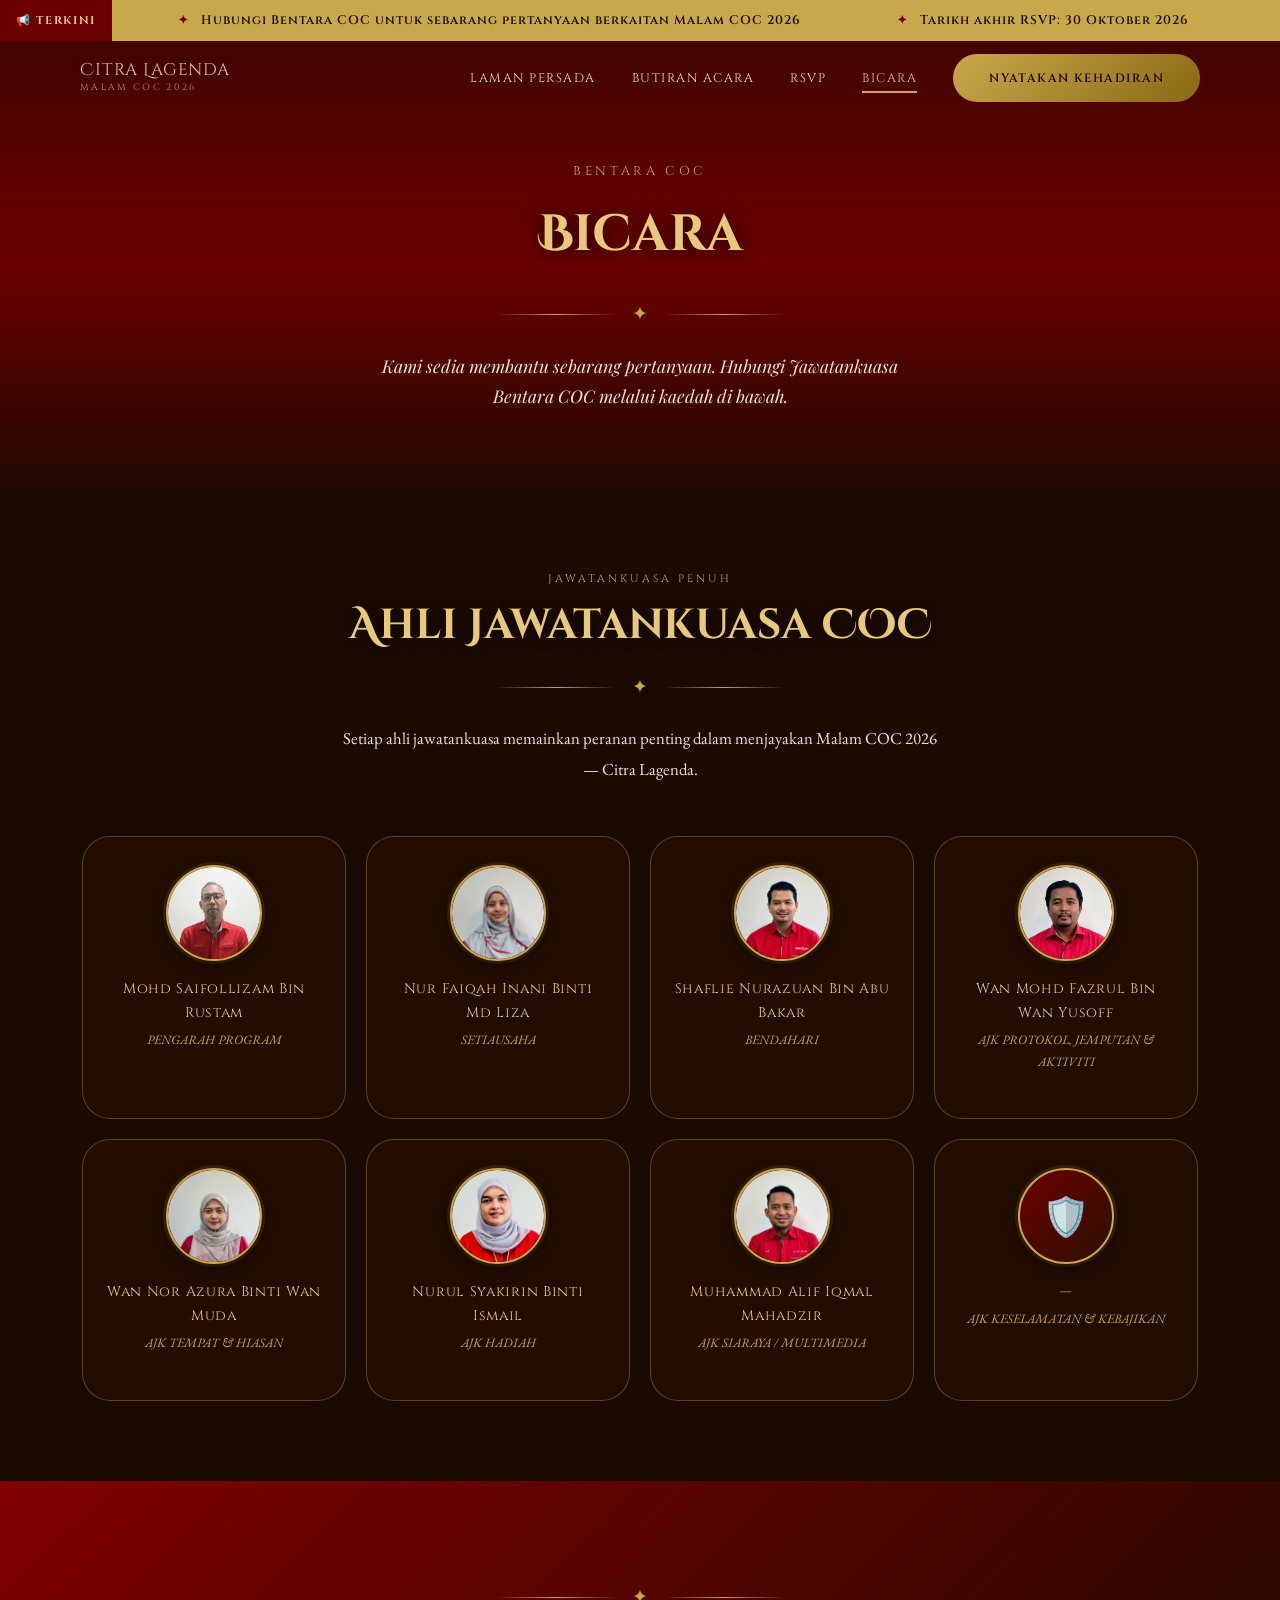
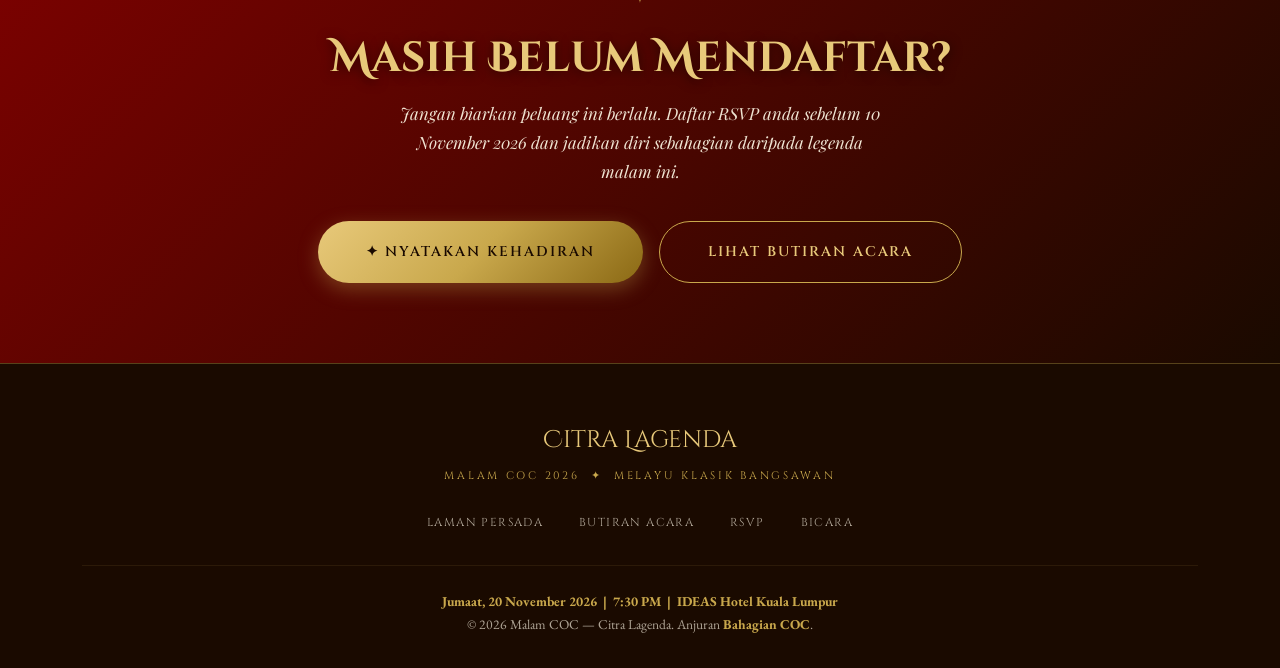
==== commit b04fd2b7: "update wording" ====
--- a/contact.html
+++ b/contact.html
@@ -3,7 +3,7 @@
 <head>
   <meta charset="UTF-8" />
   <meta name="viewport" content="width=device-width, initial-scale=1.0" />
-  <title>Hubungi Kami — Citra Lagenda Malam COC 2026</title>
+  <title>Bicara — Citra Lagenda Malam COC 2026</title>
   <meta name="description" content="Hubungi Jawatankuasa Bentara COC untuk sebarang pertanyaan berkaitan Malam COC 2026 — Citra Lagenda." />
   <link rel="stylesheet" href="css/style.css" />
   <style>
@@ -479,22 +479,22 @@
         <span class="nav-logo-sub">Malam COC 2026</span>
       </a>
       <div class="nav-links">
-        <a href="index.html">Laman Utama</a>
+        <a href="index.html">Laman Persada</a>
         <a href="eventdetails.html">Butiran Acara</a>
         <a href="https://forms.cloud.microsoft/r/A77bQ1tMZq" target="_blank" rel="noopener noreferrer" class="rsvp-link">RSVP</a>
-        <a href="contact.html" class="active">Hubungi Kami</a>
-        <a href="https://forms.cloud.microsoft/r/A77bQ1tMZq" target="_blank" rel="noopener noreferrer" class="nav-cta btn rsvp-link">Daftar Sekarang</a>
+        <a href="contact.html" class="active">Bicara</a>
+        <a href="https://forms.cloud.microsoft/r/A77bQ1tMZq" target="_blank" rel="noopener noreferrer" class="nav-cta btn rsvp-link">Nyatakan Kehadiran</a>
       </div>
       <button class="nav-hamburger" id="hamburger" aria-label="Menu">
         <span></span><span></span><span></span>
       </button>
     </div>
     <div class="nav-mobile" id="mobileMenu">
-      <a href="index.html">Laman Utama</a>
+      <a href="index.html">Laman Persada</a>
       <a href="eventdetails.html">Butiran Acara</a>
       <a href="https://forms.cloud.microsoft/r/A77bQ1tMZq" target="_blank" rel="noopener noreferrer" class="rsvp-link">RSVP</a>
-      <a href="contact.html" class="active">Hubungi Kami</a>
-      <a href="https://forms.cloud.microsoft/r/A77bQ1tMZq" target="_blank" rel="noopener noreferrer" style="color:var(--gold-light);" class="rsvp-link">✦ Daftar Sekarang</a>
+      <a href="contact.html" class="active">Bicara</a>
+      <a href="https://forms.cloud.microsoft/r/A77bQ1tMZq" target="_blank" rel="noopener noreferrer" style="color:var(--gold-light);" class="rsvp-link">✦ Nyatakan Kehadiran</a>
     </div>
   </nav>
 
@@ -504,7 +504,7 @@
   <header class="page-header">
     <div>
       <p class="page-header-sub anim-up">Bentara COC</p>
-      <h1 class="page-header-title anim-up delay-1">Hubungi Kami</h1>
+      <h1 class="page-header-title anim-up delay-1">Bicara</h1>
       <div class="ornament-divider anim-fade delay-2"><span>✦</span></div>
       <p class="page-header-desc anim-up delay-2">
         Kami sedia membantu sebarang pertanyaan. Hubungi Jawatankuasa Bentara COC melalui kaedah di bawah.
@@ -638,15 +638,15 @@
        FINAL CTA
   ══════════════════════════════════════════════════ -->
   <section style="background:linear-gradient(135deg, rgba(139,0,0,0.9), rgba(26,10,0,0.97)); padding:80px 0; text-align:center; position:relative; overflow:hidden;">
-    <div style="position:absolute; inset:0; background:url(data:image/svg+xml,%3Csvg width='80' height='80' viewBox='0 0 80 80' xmlns='http://www.w3.org/2000/svg'%3E%3Cpath d='M40 8L43 18H54L45 25L48 36L40 28L32 36L35 25L26 18H37Z' fill='%23C9A84C' fill-opacity='0.04'/%3E%3C/svg%3E) repeat; pointer-events:none;"></div>
+    <div style="position:absolute; inset:0; background:url("images/bg-pattern.jpg") center/cover no-repeat; opacity:0.08; pointer-events:none;"></div>
     <div class="container" style="position:relative;">
       <div class="ornament-divider reveal"><span>✦</span></div>
       <h2 class="section-title reveal" style="margin-top:12px;">Masih Belum Mendaftar?</h2>
       <p style="font-family:var(--font-sub); font-style:italic; font-size:1.05rem; color:var(--text-on-dark); max-width:500px; margin:16px auto 36px;" class="reveal delay-1">
-        Jangan biarkan peluang ini berlalu. Daftar RSVP anda sebelum 30 Oktober 2026 dan jadikan diri sebahagian daripada legenda malam ini.
+        Jangan biarkan peluang ini berlalu. Daftar RSVP anda sebelum 10 November 2026 dan jadikan diri sebahagian daripada legenda malam ini.
       </p>
       <div style="display:flex; gap:16px; flex-wrap:wrap; justify-content:center;" class="reveal delay-2">
-        <a href="https://forms.cloud.microsoft/r/A77bQ1tMZq" target="_blank" rel="noopener noreferrer" class="btn btn-gold btn-lg rsvp-link">✦ Daftar RSVP Sekarang</a>
+        <a href="https://forms.cloud.microsoft/r/A77bQ1tMZq" target="_blank" rel="noopener noreferrer" class="btn btn-gold btn-lg rsvp-link">✦ Nyatakan Kehadiran</a>
         <a href="eventdetails.html" class="btn btn-outline btn-lg">Lihat Butiran Acara</a>
       </div>
     </div>
@@ -660,10 +660,10 @@
       <div class="footer-logo">Citra Lagenda</div>
       <div class="footer-tagline">Malam COC 2026 &nbsp;✦&nbsp; Melayu Klasik Bangsawan</div>
       <div class="footer-links">
-        <a href="index.html">Laman Utama</a>
+        <a href="index.html">Laman Persada</a>
         <a href="eventdetails.html">Butiran Acara</a>
         <a href="https://forms.cloud.microsoft/r/A77bQ1tMZq" target="_blank" rel="noopener noreferrer" class="rsvp-link">RSVP</a>
-        <a href="contact.html">Hubungi Kami</a>
+        <a href="contact.html">Bicara</a>
       </div>
       <div class="footer-copy">
         <strong>Jumaat, 20 November 2026 &nbsp;|&nbsp; 7:30 PM &nbsp;|&nbsp; IDEAS Hotel Kuala Lumpur</strong><br>
@@ -782,3 +782,4 @@
 
 </body>
 </html>
+
--- a/css/style.css
+++ b/css/style.css
@@ -308,7 +308,10 @@
   background-image: 
     radial-gradient(circle at 20% 50%, rgba(139,0,0,0.08) 0%, transparent 50%),
     radial-gradient(circle at 80% 50%, rgba(139,0,0,0.08) 0%, transparent 50%),
-    url("data:image/svg+xml,%3Csvg width='60' height='60' viewBox='0 0 60 60' xmlns='http://www.w3.org/2000/svg'%3E%3Cg fill='none' fill-rule='evenodd'%3E%3Cg fill='%23C9A84C' fill-opacity='0.04'%3E%3Cpath d='M36 34v-4h-2v4h-4v2h4v4h2v-4h4v-2h-4zm0-30V0h-2v4h-4v2h4v4h2V6h4V4h-4zM6 34v-4H4v4H0v2h4v4h2v-4h4v-2H6zM6 4V0H4v4H0v2h4v4h2V6h4V4H6z'/%3E%3C/g%3E%3C/g%3E%3C/svg%3E");
+    url("../images/bg-pattern.jpg");
+  background-size: auto, auto, cover;
+  background-position: center;
+  opacity: 0.18;
   pointer-events: none;
 }
 
@@ -493,7 +496,8 @@
   content: '';
   position: absolute;
   inset: 0;
-  background: url("data:image/svg+xml,%3Csvg width='100' height='100' viewBox='0 0 100 100' xmlns='http://www.w3.org/2000/svg'%3E%3Cpath d='M50 5 L55 20 L70 20 L58 30 L63 45 L50 35 L37 45 L42 30 L30 20 L45 20 Z' fill='%23C9A84C' fill-opacity='0.05'/%3E%3C/svg%3E") repeat;
+  background: url("../images/bg-pattern.jpg") center/cover no-repeat;
+  opacity: 0.12;
   pointer-events: none;
 }
 .page-header-title {
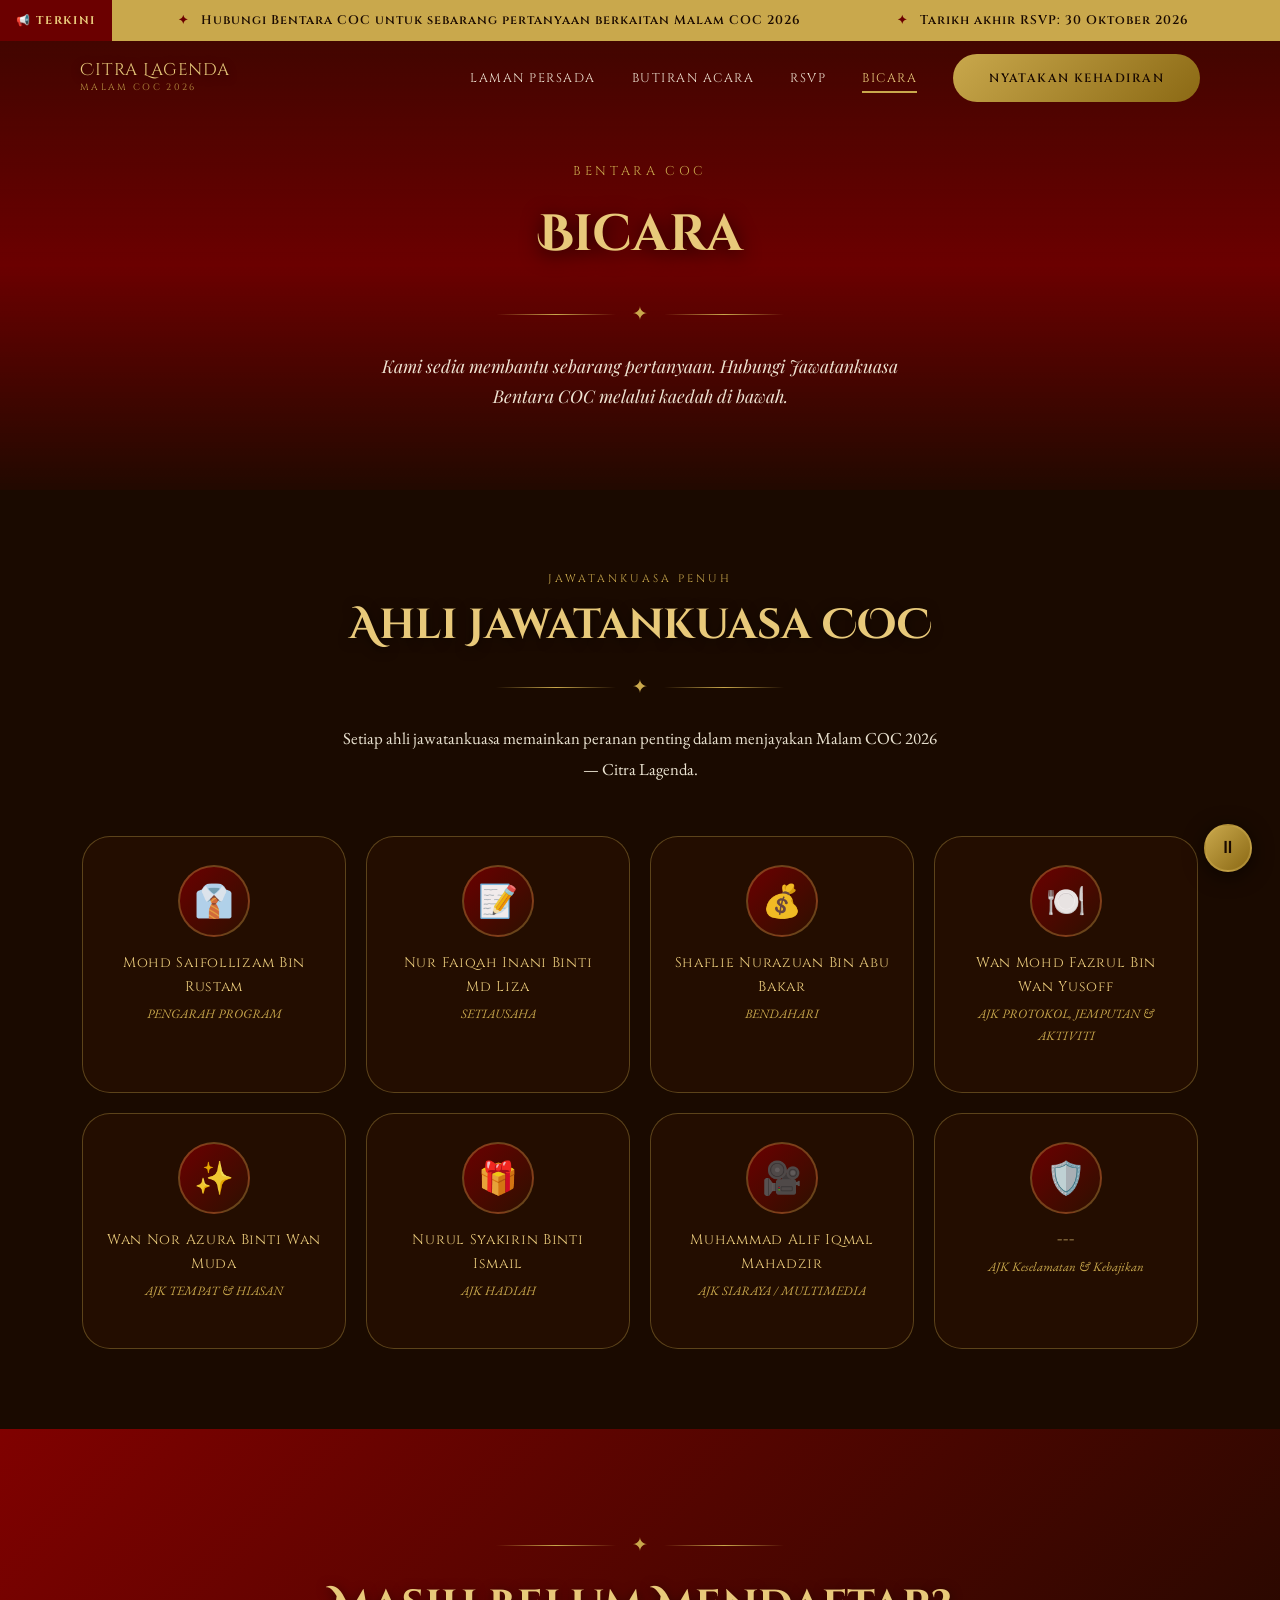
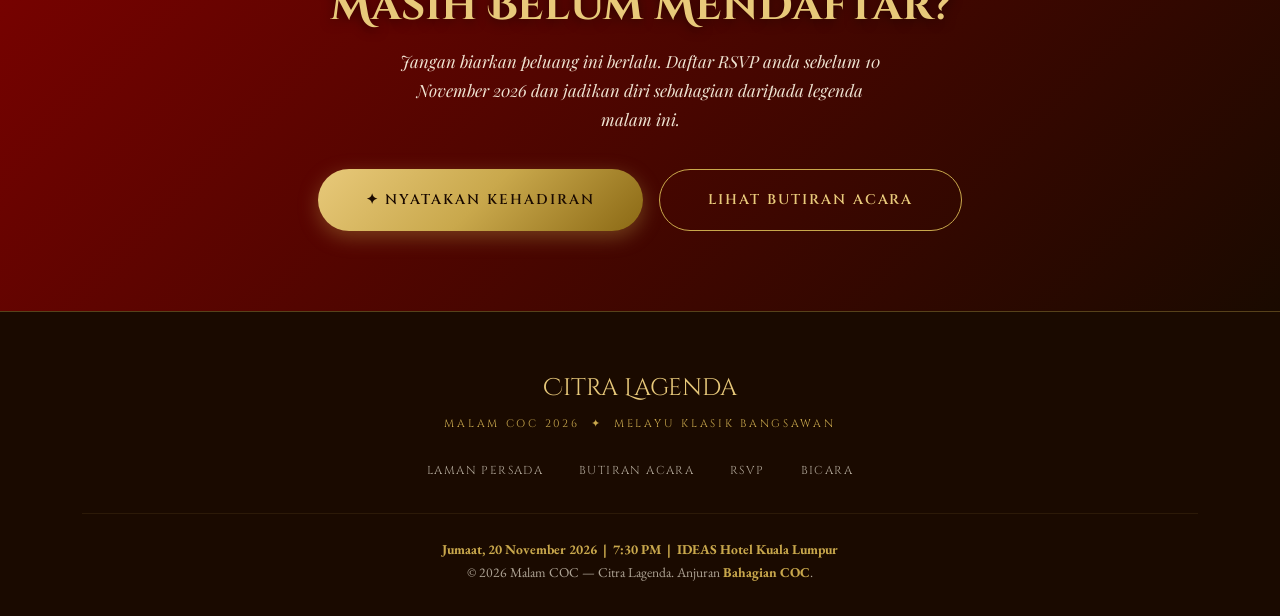
==== commit 798532c5: "Revert "add pictures" This reverts commit 745fdaa304d5cda4614cf93137d87d38c35e5095." ====
--- a/contact.html
+++ b/contact.html
@@ -373,23 +373,13 @@
       box-shadow: 0 20px 48px rgba(0,0,0,0.45);
     }
     .committee-avatar {
-      width: 96px; height: 96px;
+      width: 72px; height: 72px;
       border-radius: 50%;
       background: linear-gradient(135deg, var(--crimson-deep), var(--dark-mid));
-      border: 2px solid var(--gold);
-      margin: 0 auto 16px;
+      border: 2px solid var(--border-gold);
+      margin: 0 auto 14px;
       display: flex; align-items: center; justify-content: center;
       font-size: 2rem;
-      overflow: hidden;
-      flex-shrink: 0;
-      box-shadow: 0 4px 16px rgba(0,0,0,0.5), 0 0 0 3px rgba(201,168,76,0.15);
-    }
-    .committee-avatar img {
-      width: 100%;
-      height: 100%;
-      object-fit: cover;
-      object-position: top center;
-      display: block;
     }
     .committee-name {
       font-family: var(--font-heading);
@@ -528,9 +518,7 @@
 
       <div class="committee-grid">
         <div class="committee-card reveal">
-          <div class="committee-avatar">
-            <img src="images/Mohd Saifollizam Rustam.jpg" alt="Mohd Saifollizam Bin Rustam">
-          </div>
+          <div class="committee-avatar">👔</div>
           <div class="committee-name">Mohd Saifollizam Bin Rustam</div>
           <div class="committee-role">PENGARAH PROGRAM</div>
           <div class="committee-dept"></div>
@@ -541,9 +529,7 @@
         </div>
 
         <div class="committee-card reveal delay-1">
-          <div class="committee-avatar">
-            <img src="images/Nur Faiqah Inani Md Liza.jpg" alt="Nur Faiqah Inani Binti Md Liza">
-          </div>
+          <div class="committee-avatar">📝</div>
           <div class="committee-name">Nur Faiqah Inani Binti Md Liza</div>
           <div class="committee-role">SETIAUSAHA</div>
           <div class="committee-dept"></div>
@@ -554,9 +540,7 @@
         </div>
 
         <div class="committee-card reveal delay-2">
-          <div class="committee-avatar">
-            <img src="images/Shaflie Nurazuan Abu Bakar.jpg" alt="Shaflie Nurazuan Bin Abu Bakar">
-          </div>
+          <div class="committee-avatar">💰</div>
           <div class="committee-name">Shaflie Nurazuan Bin Abu Bakar</div>
           <div class="committee-role">BENDAHARI</div>
           <div class="committee-dept"></div>
@@ -567,11 +551,9 @@
         </div>
 
         <div class="committee-card reveal delay-3">
-          <div class="committee-avatar">
-            <img src="images/Wan Mohd Fazrul Wan Yusoff.jpg" alt="Wan Mohd Fazrul Bin Wan Yusoff">
-          </div>
+          <div class="committee-avatar">🍽️</div>
           <div class="committee-name">Wan Mohd Fazrul Bin Wan Yusoff</div>
-          <div class="committee-role">AJK PROTOKOL, JEMPUTAN &amp; AKTIVITI</div>
+          <div class="committee-role">AJK PROTOKOL, JEMPUTAN & AKTIVITI</div>
           <div class="committee-dept"></div>
           <div class="committee-contact">
             <a href="tel:+60112345684"></a>
@@ -580,11 +562,9 @@
         </div>
 
         <div class="committee-card reveal">
-          <div class="committee-avatar">
-            <img src="images/Wan Nor Azura Wan Muda.jpg" alt="Wan Nor Azura Binti Wan Muda">
-          </div>
+          <div class="committee-avatar">✨</div>
           <div class="committee-name">Wan Nor Azura Binti Wan Muda</div>
-          <div class="committee-role">AJK TEMPAT &amp; HIASAN</div>
+          <div class="committee-role">AJK TEMPAT & HIASAN</div>
           <div class="committee-dept"></div>
           <div class="committee-contact">
             <a href="tel:+60112345684"></a>
@@ -593,9 +573,7 @@
         </div>
 
         <div class="committee-card reveal delay-1">
-          <div class="committee-avatar">
-            <img src="images/Nurul Syakirin Ismail.jpg" alt="Nurul Syakirin Binti Ismail">
-          </div>
+          <div class="committee-avatar">🎁</div>
           <div class="committee-name">Nurul Syakirin Binti Ismail</div>
           <div class="committee-role">AJK HADIAH</div>
           <div class="committee-dept"></div>
@@ -606,9 +584,7 @@
         </div>
 
         <div class="committee-card reveal delay-2">
-          <div class="committee-avatar">
-            <img src="images/Mohd Alif Nurfahmi Saad.jpg" alt="Muhammad Alif Iqmal Mahadzir">
-          </div>
+          <div class="committee-avatar">🎥</div>
           <div class="committee-name">Muhammad Alif Iqmal Mahadzir</div>
           <div class="committee-role">AJK SIARAYA / MULTIMEDIA</div>
           <div class="committee-dept"></div>
@@ -619,11 +595,9 @@
         </div>
 
         <div class="committee-card reveal delay-3">
-          <div class="committee-avatar" style="background:linear-gradient(135deg,var(--crimson-deep),var(--dark-mid)); font-size:2.4rem; color:var(--gold);">
-            🛡️
-          </div>
-          <div class="committee-name">—</div>
-          <div class="committee-role">AJK KESELAMATAN &amp; KEBAJIKAN</div>
+          <div class="committee-avatar">🛡️</div>
+          <div class="committee-name">---</div>
+          <div class="committee-role">AJK Keselamatan & Kebajikan</div>
           <div class="committee-dept"></div>
           <div class="committee-contact">
             <a href="tel:+60112345684"></a>
@@ -782,4 +756,70 @@
 
 </body>
 </html>
-
+  <!-- ── BACKGROUND MUSIC ────────────────────────────── -->
+  <audio id="bgMusic" loop preload="auto">
+    <source src="music/Mahligai Permata.mp3" type="audio/mpeg">
+  </audio>
+  <button id="musicBtn" aria-label="Main / Henti Muzik" title="Main / Henti Muzik">⏸</button>
+  <style>
+    #musicBtn {
+      position: fixed; bottom: 28px; right: 28px; z-index: 8000;
+      width: 48px; height: 48px; border-radius: 50%;
+      background: linear-gradient(135deg, #C9A84C, #8B6914);
+      border: 2px solid rgba(201,168,76,0.5);
+      box-shadow: 0 4px 20px rgba(0,0,0,0.6);
+      cursor: pointer; display: flex; align-items: center; justify-content: center;
+      font-size: 1.1rem; color: #1A0A00;
+      transition: transform 0.2s ease, box-shadow 0.2s ease;
+    }
+    #musicBtn:hover { transform: scale(1.12); box-shadow: 0 6px 24px rgba(201,168,76,0.5); }
+    #musicBtn.paused {
+      background: linear-gradient(135deg, rgba(45,16,0,0.95), rgba(26,10,0,0.98));
+      border-color: rgba(201,168,76,0.4); color: #C9A84C;
+    }
+  </style>
+  <script>
+    (function () {
+      const audio = document.getElementById('bgMusic');
+      const btn   = document.getElementById('musicBtn');
+      let playing = false;
+      audio.volume = 0.4;
+      function setPlaying(state) {
+        playing = state;
+        btn.textContent = state ? '\u23F8' : '\u25B6';
+        btn.classList.toggle('paused', !state);
+        sessionStorage.setItem('musicPlaying', state ? '1' : '0');
+      }
+      function tryPlay() {
+        audio.play().then(() => setPlaying(true)).catch(() => setPlaying(false));
+      }
+      const savedTime  = parseFloat(sessionStorage.getItem('musicTime') || '0');
+      const wasPlaying = sessionStorage.getItem('musicPlaying') !== '0';
+      audio.addEventListener('canplay', function restore() {
+        audio.currentTime = savedTime;
+        audio.removeEventListener('canplay', restore);
+        if (wasPlaying) tryPlay(); else setPlaying(false);
+      }, { once: true });
+      window.addEventListener('pagehide', save);
+      window.addEventListener('beforeunload', save);
+      function save() {
+        sessionStorage.setItem('musicTime',    audio.currentTime);
+        sessionStorage.setItem('musicPlaying', playing ? '1' : '0');
+      }
+      function onFirst() {
+        if (!playing && wasPlaying) tryPlay();
+        ['click','keydown','touchstart','scroll','mousemove'].forEach(function(ev) {
+          document.removeEventListener(ev, onFirst);
+        });
+      }
+      ['click','keydown','touchstart','scroll','mousemove'].forEach(function(ev) {
+        document.addEventListener(ev, onFirst, { once: true });
+      });
+      btn.addEventListener('click', function (e) {
+        e.stopPropagation();
+        if (playing) { audio.pause(); setPlaying(false); } else { tryPlay(); }
+      });
+    })();
+  </script>
+</body>
+</html>
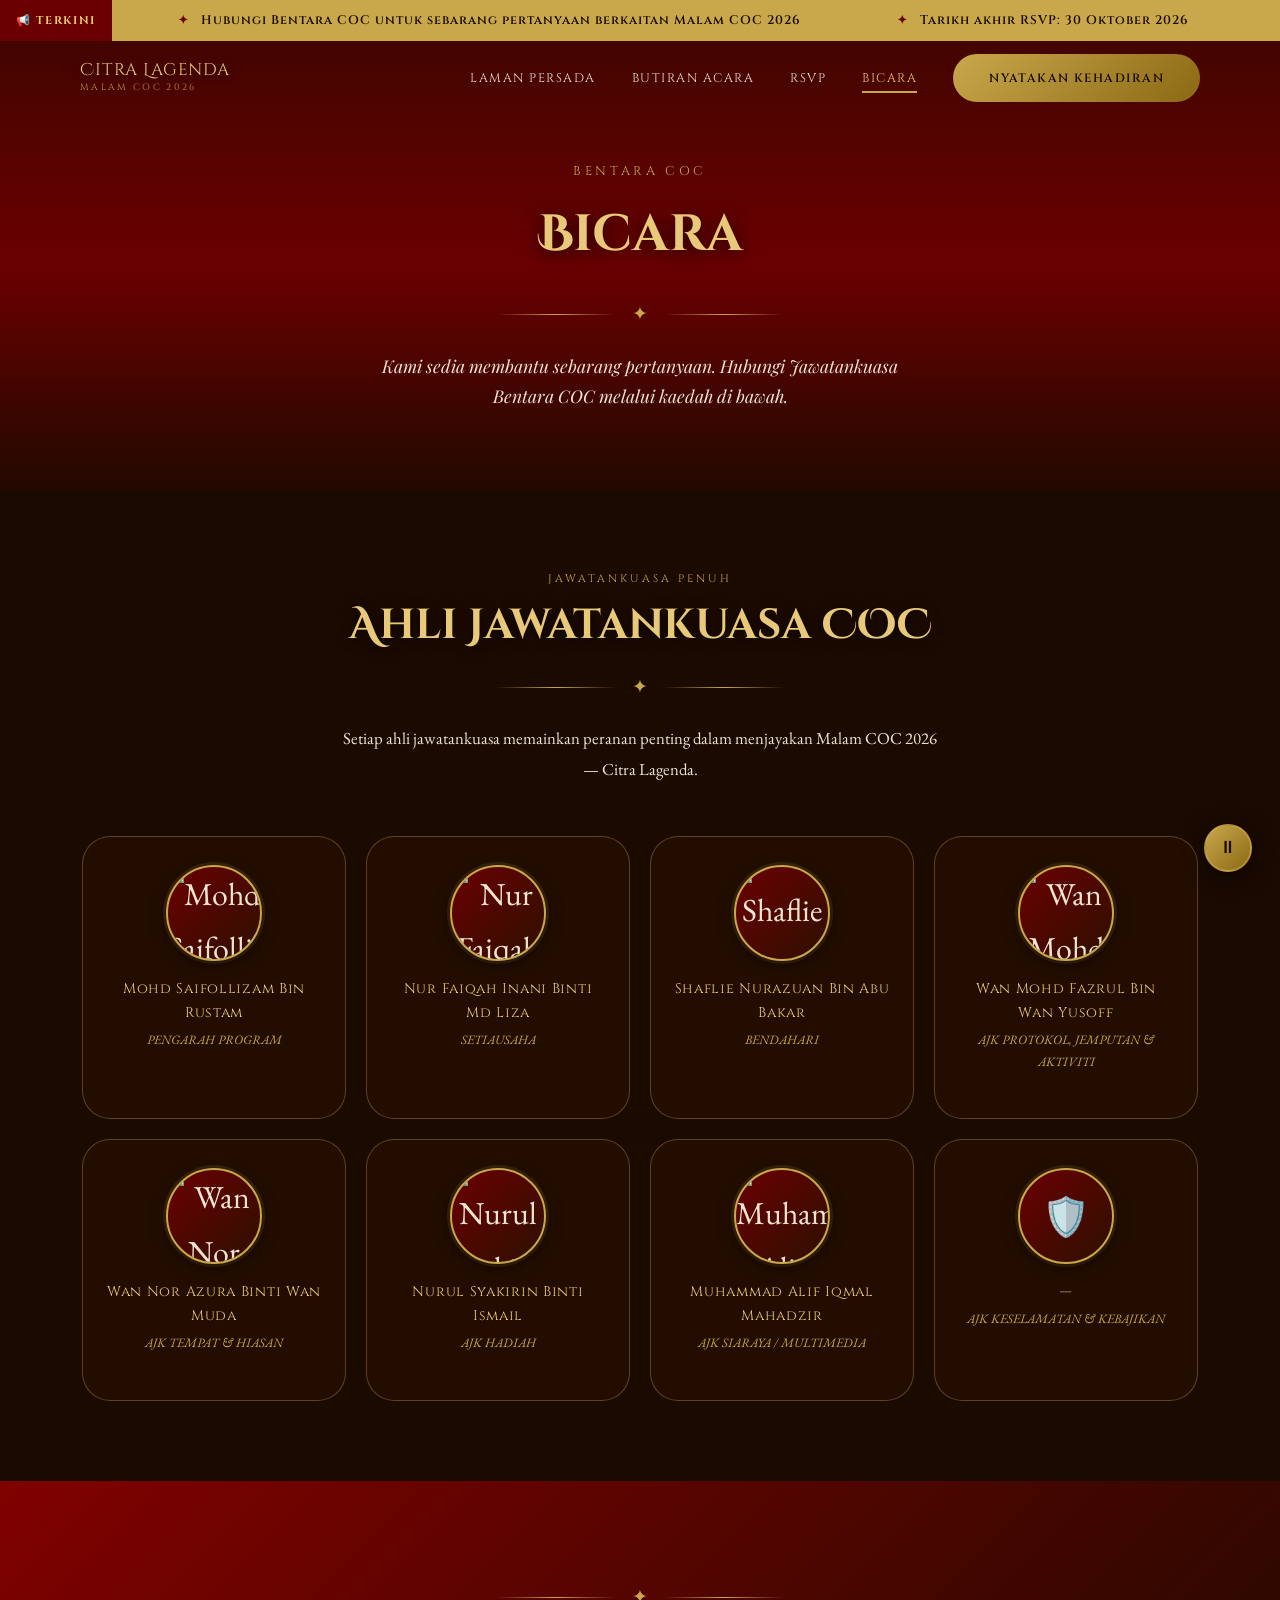
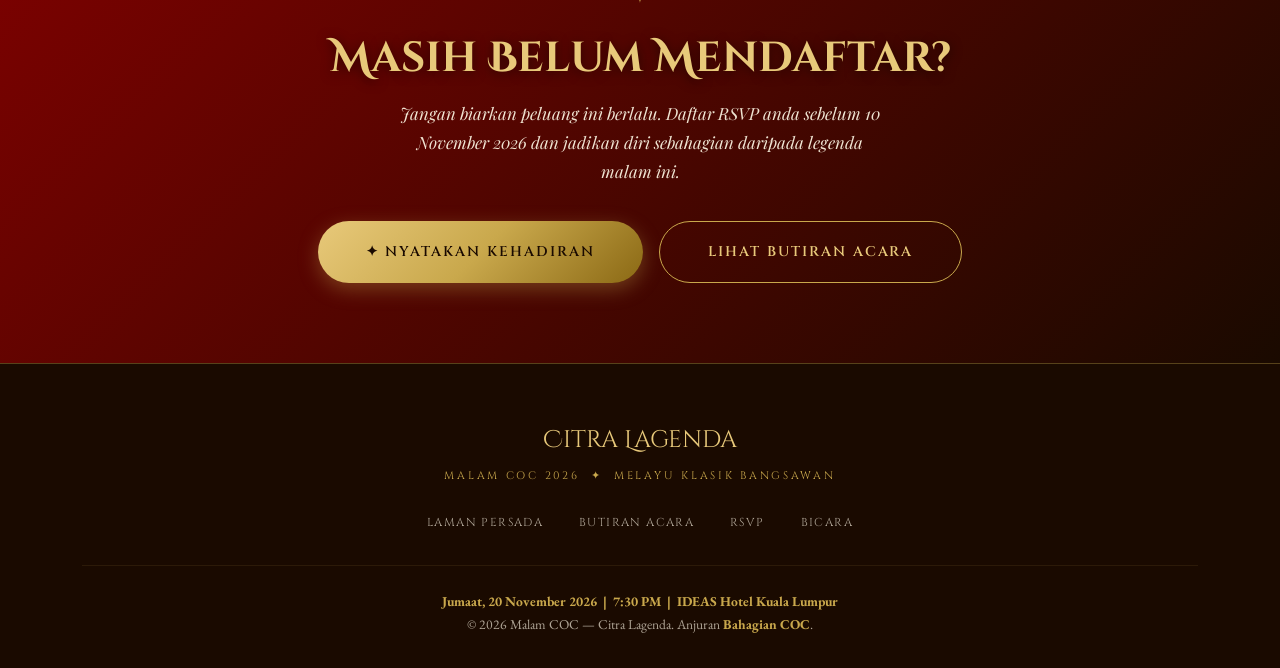
==== commit b103893e: "add music" ====
--- a/contact.html
+++ b/contact.html
@@ -373,13 +373,23 @@
       box-shadow: 0 20px 48px rgba(0,0,0,0.45);
     }
     .committee-avatar {
-      width: 72px; height: 72px;
+      width: 96px; height: 96px;
       border-radius: 50%;
       background: linear-gradient(135deg, var(--crimson-deep), var(--dark-mid));
-      border: 2px solid var(--border-gold);
-      margin: 0 auto 14px;
+      border: 2px solid var(--gold);
+      margin: 0 auto 16px;
       display: flex; align-items: center; justify-content: center;
       font-size: 2rem;
+      overflow: hidden;
+      flex-shrink: 0;
+      box-shadow: 0 4px 16px rgba(0,0,0,0.5), 0 0 0 3px rgba(201,168,76,0.15);
+    }
+    .committee-avatar img {
+      width: 100%;
+      height: 100%;
+      object-fit: cover;
+      object-position: top center;
+      display: block;
     }
     .committee-name {
       font-family: var(--font-heading);
@@ -518,7 +528,9 @@
 
       <div class="committee-grid">
         <div class="committee-card reveal">
-          <div class="committee-avatar">👔</div>
+          <div class="committee-avatar">
+            <img src="images/Mohd Saifollizam Rustam.jpg" alt="Mohd Saifollizam Bin Rustam">
+          </div>
           <div class="committee-name">Mohd Saifollizam Bin Rustam</div>
           <div class="committee-role">PENGARAH PROGRAM</div>
           <div class="committee-dept"></div>
@@ -529,7 +541,9 @@
         </div>
 
         <div class="committee-card reveal delay-1">
-          <div class="committee-avatar">📝</div>
+          <div class="committee-avatar">
+            <img src="images/Nur Faiqah Inani Md Liza.jpg" alt="Nur Faiqah Inani Binti Md Liza">
+          </div>
           <div class="committee-name">Nur Faiqah Inani Binti Md Liza</div>
           <div class="committee-role">SETIAUSAHA</div>
           <div class="committee-dept"></div>
@@ -540,7 +554,9 @@
         </div>
 
         <div class="committee-card reveal delay-2">
-          <div class="committee-avatar">💰</div>
+          <div class="committee-avatar">
+            <img src="images/Shaflie Nurazuan Abu Bakar.jpg" alt="Shaflie Nurazuan Bin Abu Bakar">
+          </div>
           <div class="committee-name">Shaflie Nurazuan Bin Abu Bakar</div>
           <div class="committee-role">BENDAHARI</div>
           <div class="committee-dept"></div>
@@ -551,9 +567,11 @@
         </div>
 
         <div class="committee-card reveal delay-3">
-          <div class="committee-avatar">🍽️</div>
+          <div class="committee-avatar">
+            <img src="images/Wan Mohd Fazrul Wan Yusoff.jpg" alt="Wan Mohd Fazrul Bin Wan Yusoff">
+          </div>
           <div class="committee-name">Wan Mohd Fazrul Bin Wan Yusoff</div>
-          <div class="committee-role">AJK PROTOKOL, JEMPUTAN & AKTIVITI</div>
+          <div class="committee-role">AJK PROTOKOL, JEMPUTAN &amp; AKTIVITI</div>
           <div class="committee-dept"></div>
           <div class="committee-contact">
             <a href="tel:+60112345684"></a>
@@ -562,9 +580,11 @@
         </div>
 
         <div class="committee-card reveal">
-          <div class="committee-avatar">✨</div>
+          <div class="committee-avatar">
+            <img src="images/Wan Nor Azura Wan Muda.jpg" alt="Wan Nor Azura Binti Wan Muda">
+          </div>
           <div class="committee-name">Wan Nor Azura Binti Wan Muda</div>
-          <div class="committee-role">AJK TEMPAT & HIASAN</div>
+          <div class="committee-role">AJK TEMPAT &amp; HIASAN</div>
           <div class="committee-dept"></div>
           <div class="committee-contact">
             <a href="tel:+60112345684"></a>
@@ -573,7 +593,9 @@
         </div>
 
         <div class="committee-card reveal delay-1">
-          <div class="committee-avatar">🎁</div>
+          <div class="committee-avatar">
+            <img src="images/Nurul Syakirin Ismail.jpg" alt="Nurul Syakirin Binti Ismail">
+          </div>
           <div class="committee-name">Nurul Syakirin Binti Ismail</div>
           <div class="committee-role">AJK HADIAH</div>
           <div class="committee-dept"></div>
@@ -584,7 +606,9 @@
         </div>
 
         <div class="committee-card reveal delay-2">
-          <div class="committee-avatar">🎥</div>
+          <div class="committee-avatar">
+            <img src="images/Mohd Alif Nurfahmi Saad.jpg" alt="Muhammad Alif Iqmal Mahadzir">
+          </div>
           <div class="committee-name">Muhammad Alif Iqmal Mahadzir</div>
           <div class="committee-role">AJK SIARAYA / MULTIMEDIA</div>
           <div class="committee-dept"></div>
@@ -595,9 +619,11 @@
         </div>
 
         <div class="committee-card reveal delay-3">
-          <div class="committee-avatar">🛡️</div>
-          <div class="committee-name">---</div>
-          <div class="committee-role">AJK Keselamatan & Kebajikan</div>
+          <div class="committee-avatar" style="background:linear-gradient(135deg,var(--crimson-deep),var(--dark-mid)); font-size:2.4rem; color:var(--gold);">
+            🛡️
+          </div>
+          <div class="committee-name">—</div>
+          <div class="committee-role">AJK KESELAMATAN &amp; KEBAJIKAN</div>
           <div class="committee-dept"></div>
           <div class="committee-contact">
             <a href="tel:+60112345684"></a>
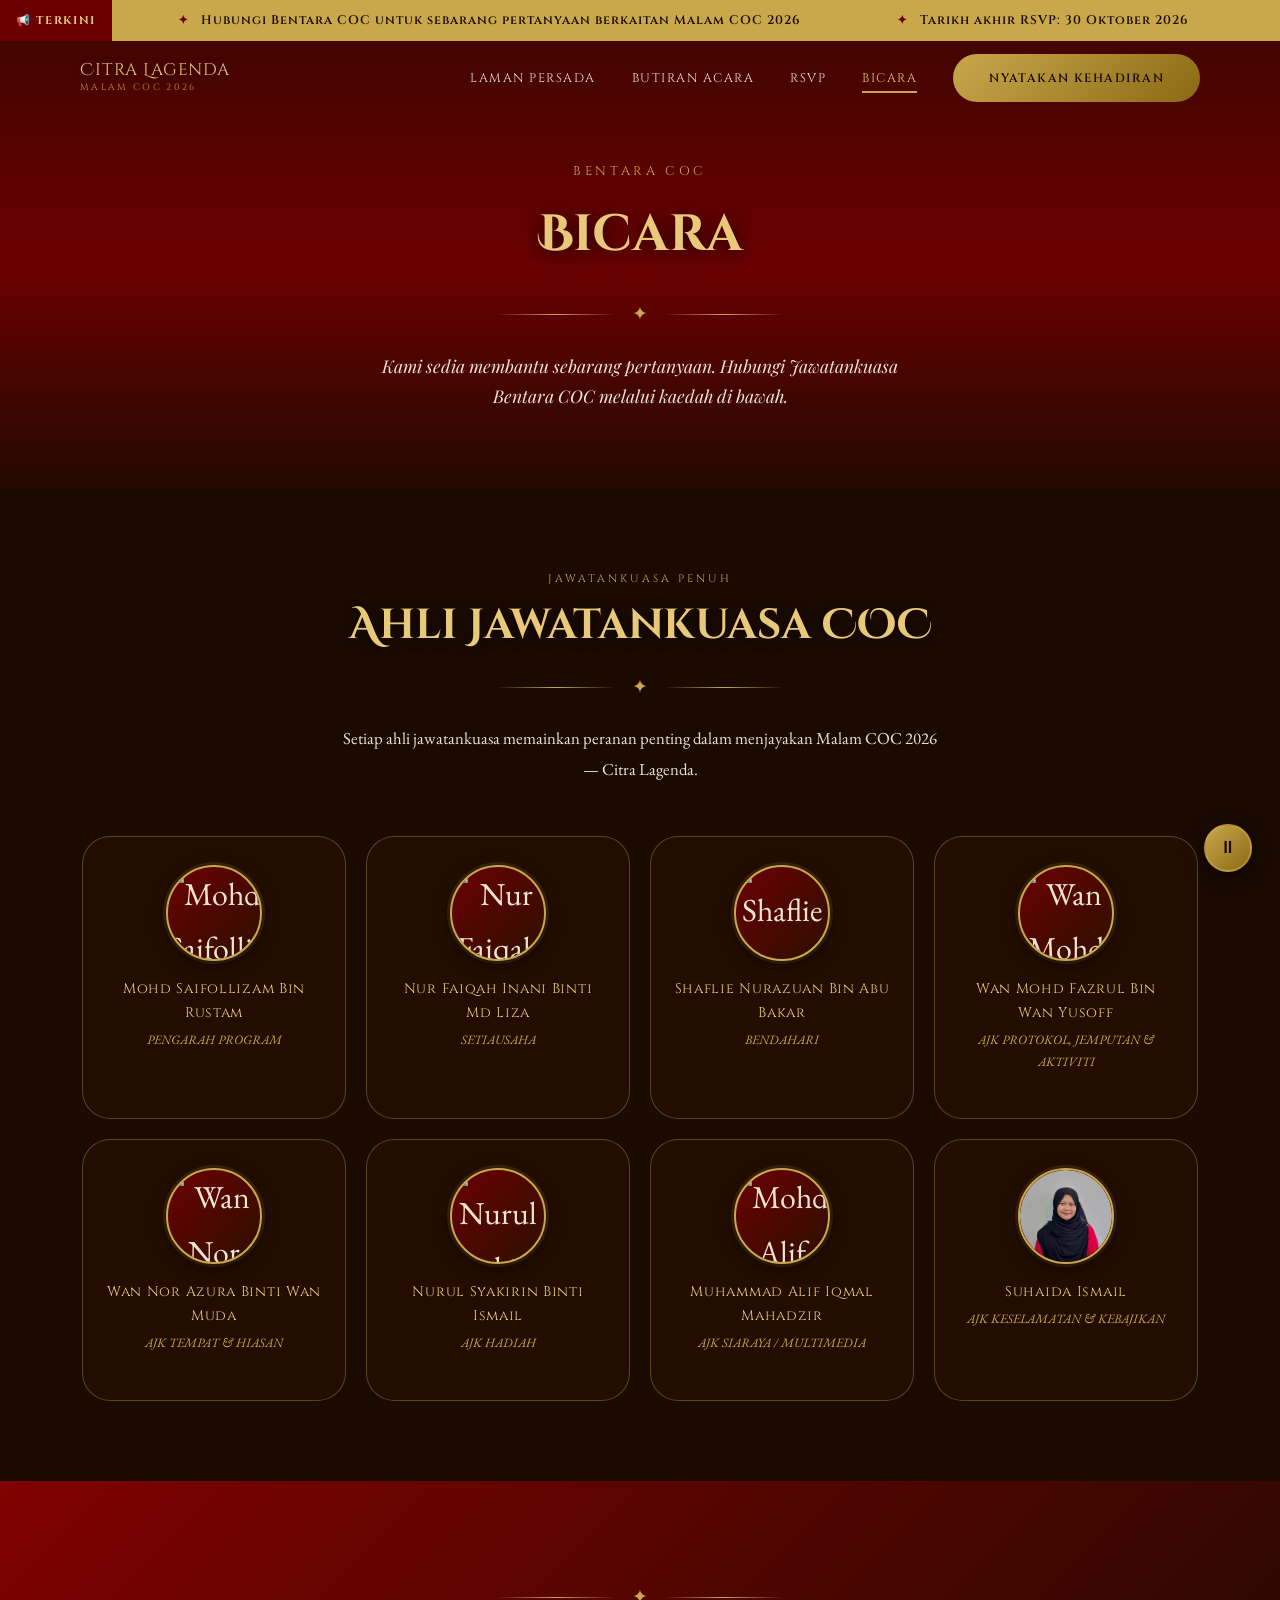
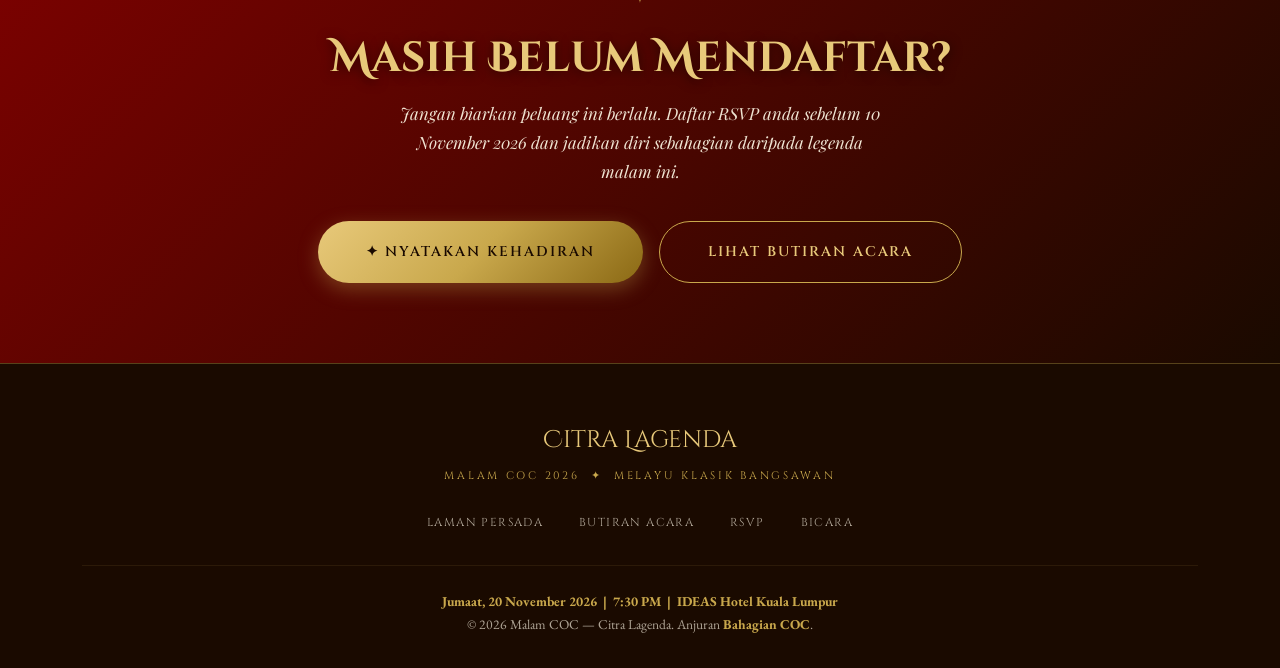
==== commit 6db02dff: "update contacts" ====
--- a/contact.html
+++ b/contact.html
@@ -607,7 +607,7 @@
 
         <div class="committee-card reveal delay-2">
           <div class="committee-avatar">
-            <img src="images/Mohd Alif Nurfahmi Saad.jpg" alt="Muhammad Alif Iqmal Mahadzir">
+            <img src="images/Mohd Alif Nurfahmi Saad.jpg" alt="Mohd Alif Nurfahmi Saad">
           </div>
           <div class="committee-name">Muhammad Alif Iqmal Mahadzir</div>
           <div class="committee-role">AJK SIARAYA / MULTIMEDIA</div>
@@ -619,10 +619,10 @@
         </div>
 
         <div class="committee-card reveal delay-3">
-          <div class="committee-avatar" style="background:linear-gradient(135deg,var(--crimson-deep),var(--dark-mid)); font-size:2.4rem; color:var(--gold);">
-            🛡️
-          </div>
-          <div class="committee-name">—</div>
+          <div class="committee-avatar">
+            <img src="images/Suhaida Ismail.jpg" alt="Suhaida Ismail">
+          </div>
+          <div class="committee-name">Suhaida Ismail</div>
           <div class="committee-role">AJK KESELAMATAN &amp; KEBAJIKAN</div>
           <div class="committee-dept"></div>
           <div class="committee-contact">
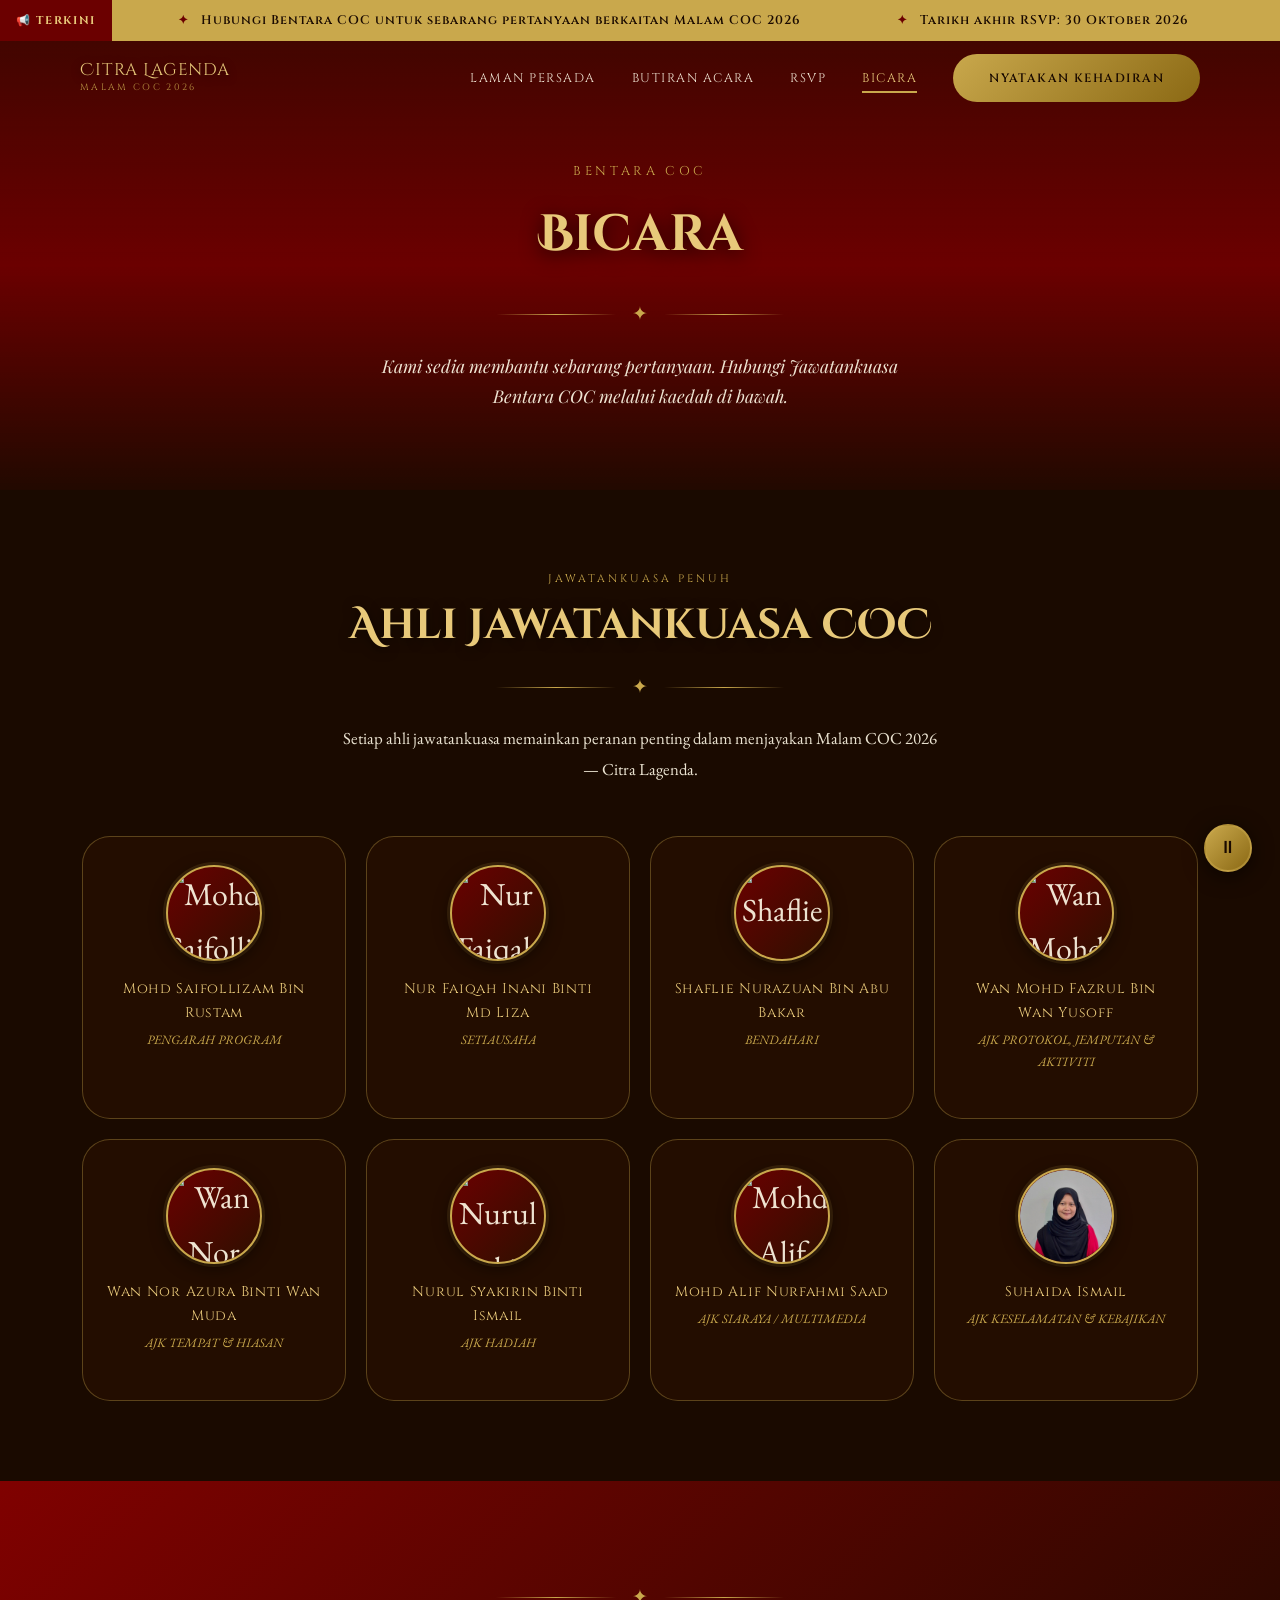
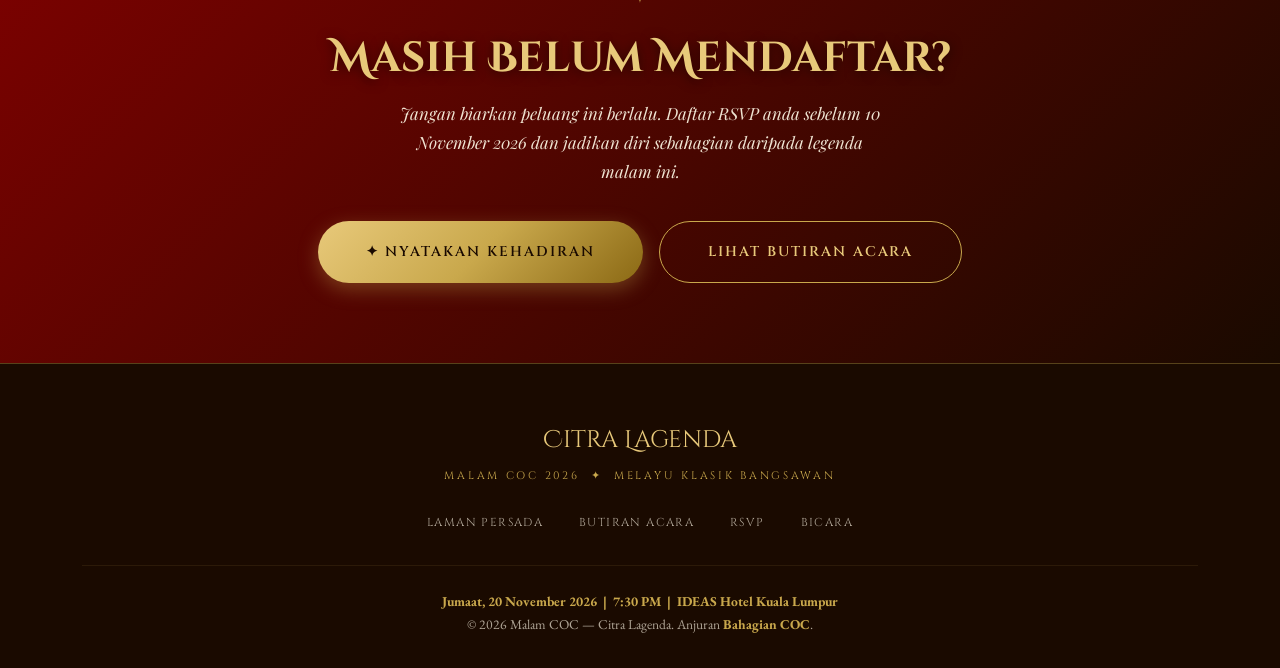
==== commit e5fe3a2c: "contact" ====
--- a/contact.html
+++ b/contact.html
@@ -609,7 +609,7 @@
           <div class="committee-avatar">
             <img src="images/Mohd Alif Nurfahmi Saad.jpg" alt="Mohd Alif Nurfahmi Saad">
           </div>
-          <div class="committee-name">Muhammad Alif Iqmal Mahadzir</div>
+          <div class="committee-name">Mohd Alif Nurfahmi Saad</div>
           <div class="committee-role">AJK SIARAYA / MULTIMEDIA</div>
           <div class="committee-dept"></div>
           <div class="committee-contact">
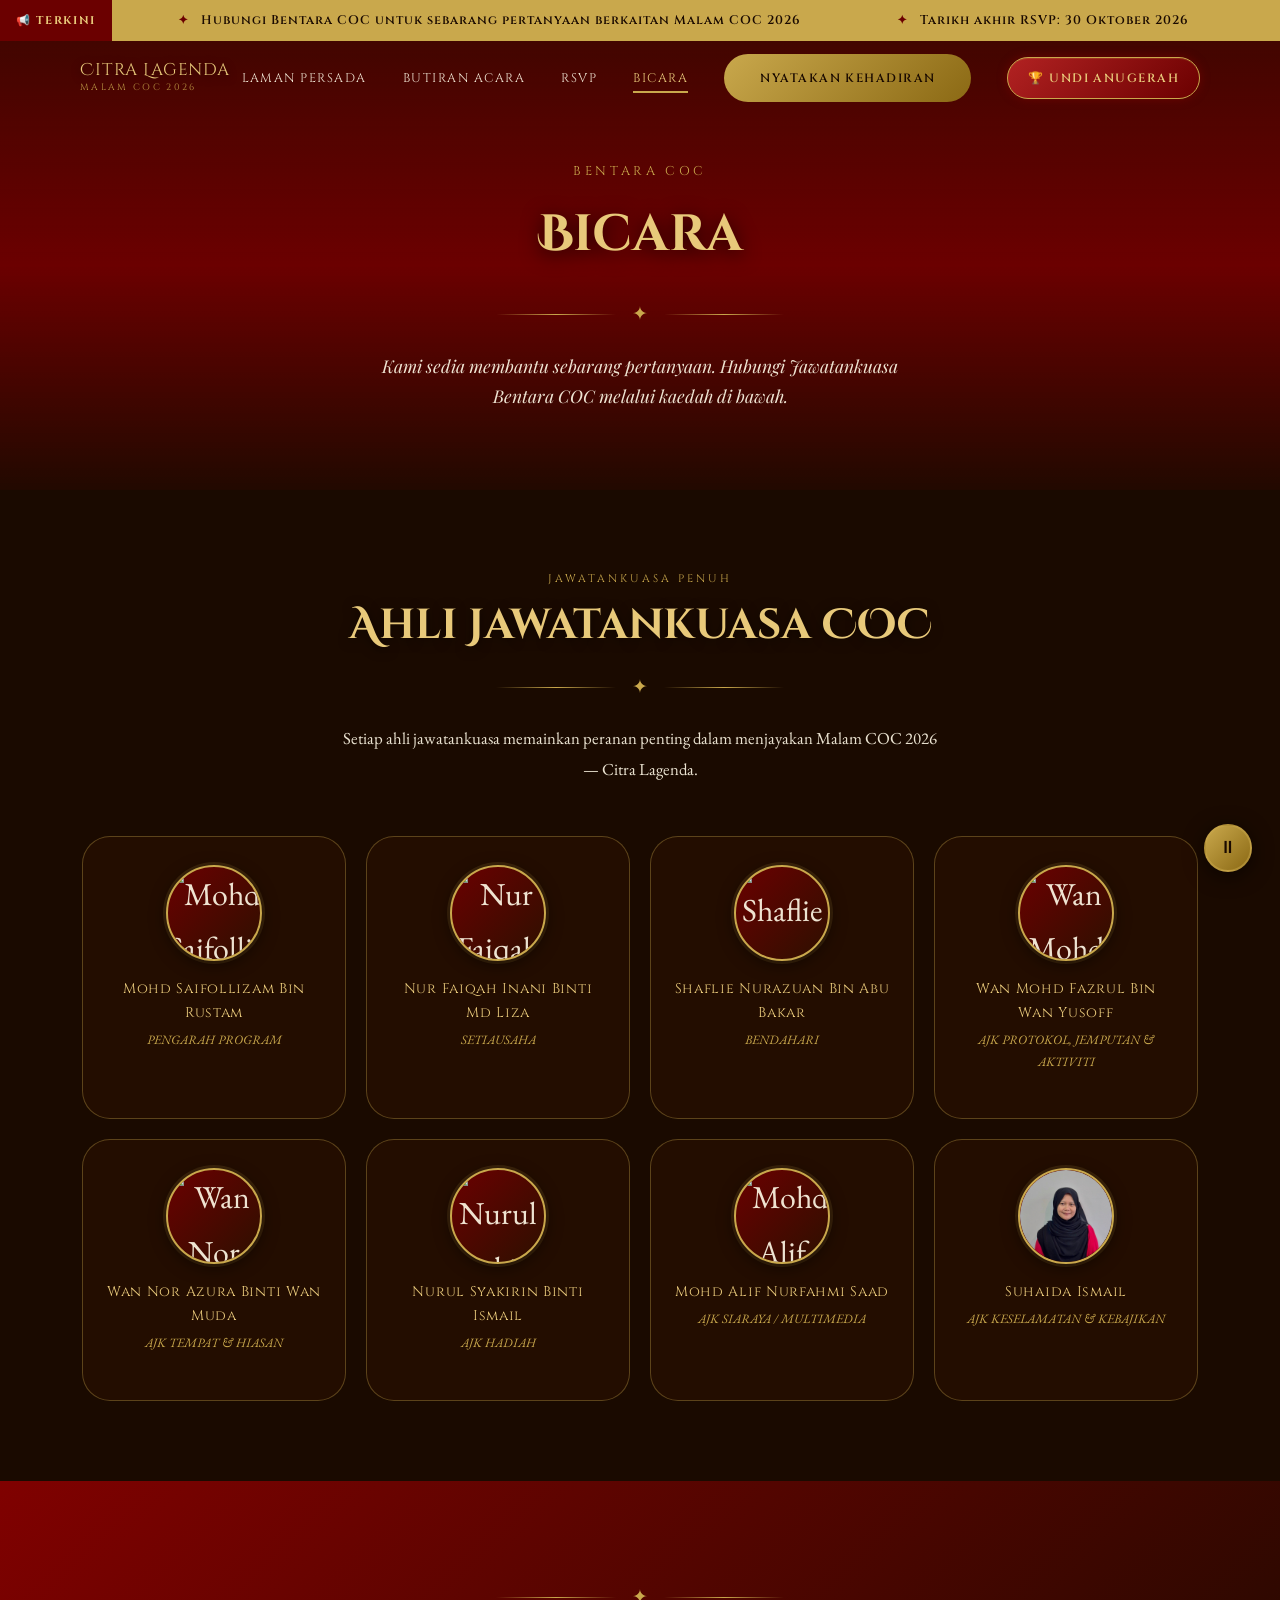
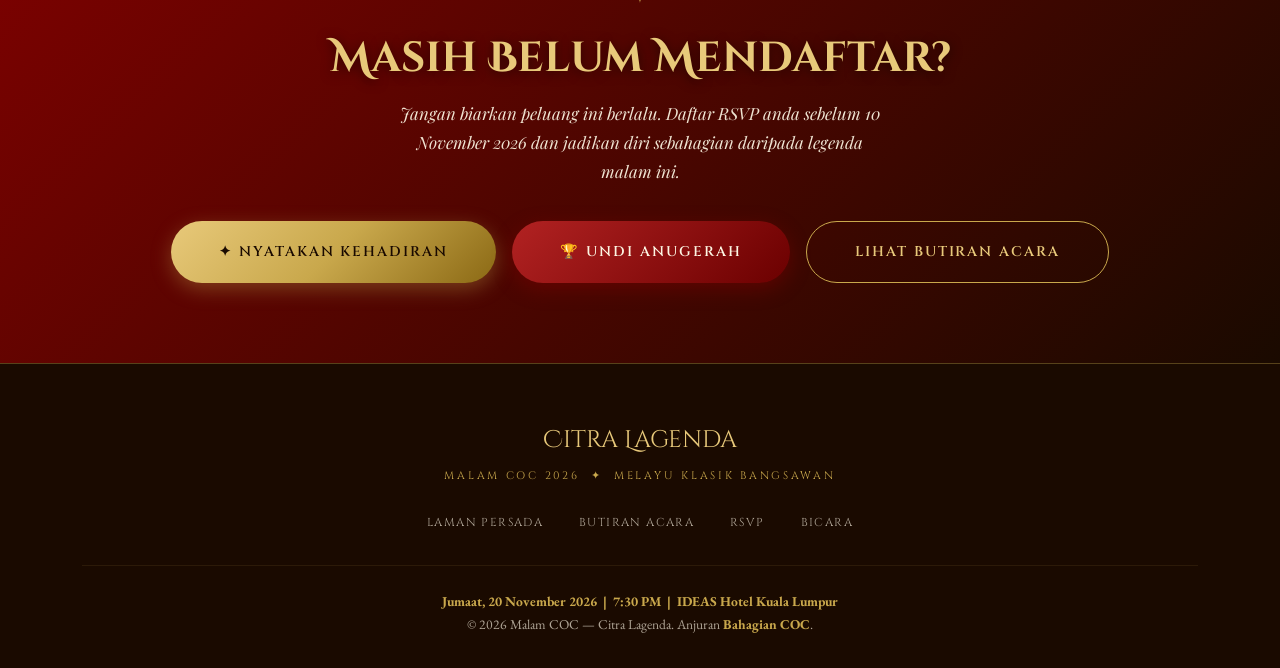
==== commit 6370f51f: "add voting" ====
--- a/contact.html
+++ b/contact.html
@@ -484,6 +484,7 @@
         <a href="https://forms.cloud.microsoft/r/A77bQ1tMZq" target="_blank" rel="noopener noreferrer" class="rsvp-link">RSVP</a>
         <a href="contact.html" class="active">Bicara</a>
         <a href="https://forms.cloud.microsoft/r/A77bQ1tMZq" target="_blank" rel="noopener noreferrer" class="nav-cta btn rsvp-link">Nyatakan Kehadiran</a>
+        <a href="https://forms.cloud.microsoft/r/s0qsirqYM3" target="_blank" rel="noopener noreferrer" class="nav-vote vote-link">🏆 Undi Anugerah</a>
       </div>
       <button class="nav-hamburger" id="hamburger" aria-label="Menu">
         <span></span><span></span><span></span>
@@ -493,8 +494,9 @@
       <a href="index.html">Laman Persada</a>
       <a href="eventdetails.html">Butiran Acara</a>
       <a href="https://forms.cloud.microsoft/r/A77bQ1tMZq" target="_blank" rel="noopener noreferrer" class="rsvp-link">RSVP</a>
-      <a href="contact.html" class="active">Bicara</a>
+        <a href="contact.html" class="active">Bicara</a>
       <a href="https://forms.cloud.microsoft/r/A77bQ1tMZq" target="_blank" rel="noopener noreferrer" style="color:var(--gold-light);" class="rsvp-link">✦ Nyatakan Kehadiran</a>
+      <a href="https://forms.cloud.microsoft/r/s0qsirqYM3" target="_blank" rel="noopener noreferrer" style="color:var(--gold-light);" class="vote-link">🏆 Undi Anugerah</a>
     </div>
   </nav>
 
@@ -647,6 +649,7 @@
       </p>
       <div style="display:flex; gap:16px; flex-wrap:wrap; justify-content:center;" class="reveal delay-2">
         <a href="https://forms.cloud.microsoft/r/A77bQ1tMZq" target="_blank" rel="noopener noreferrer" class="btn btn-gold btn-lg rsvp-link">✦ Nyatakan Kehadiran</a>
+        <a href="https://forms.cloud.microsoft/r/s0qsirqYM3" target="_blank" rel="noopener noreferrer" class="btn btn-crimson btn-lg vote-link">🏆 Undi Anugerah</a>
         <a href="eventdetails.html" class="btn btn-outline btn-lg">Lihat Butiran Acara</a>
       </div>
     </div>
@@ -748,8 +751,7 @@
         <button class="edge-modal-copy-btn" id="edgeModalCopyBtn" onclick="edgeModalCopy()">Salin</button>
       </div>
       <div class="edge-modal-actions">
-        <button class="edge-modal-close" onclick="edgeModalClose()">Tutup</button>
-        <button class="edge-modal-open-btn" onclick="edgeModalClose(); window.open('https://forms.cloud.microsoft/r/A77bQ1tMZq','_blank','noopener,noreferrer')">Buka Terus</button>
+        <button class="edge-modal-open-btn" onclick="edgeModalClose()">Tutup</button>
       </div>
     </div>
   </div>
@@ -782,6 +784,51 @@
 
 </body>
 </html>
+
+  <!-- ── VOTE MODAL ──────────────────────────────────── -->
+  <div class="edge-modal-backdrop" id="voteModal" role="dialog" aria-modal="true" aria-labelledby="voteModalTitle">
+    <div class="edge-modal">
+      <span class="edge-modal-icon">🏆</span>
+      <div class="edge-modal-title" id="voteModalTitle">Undi Anugerah</div>
+      <p class="edge-modal-body">
+        Borang pengundian ini berfungsi <strong>terbaik dalam Microsoft Edge</strong>.<br>
+        Salin pautan di bawah dan tampalkan dalam pelayar Edge anda.
+      </p>
+      <div class="edge-modal-link-box">
+        <span class="edge-modal-link-text">https://forms.cloud.microsoft/r/s0qsirqYM3</span>
+        <button class="edge-modal-copy-btn" id="voteModalCopyBtn" onclick="voteModalCopy()">Salin</button>
+      </div>
+      <div class="edge-modal-actions">
+        <button class="edge-modal-open-btn" onclick="voteModalClose()">Tutup</button>
+      </div>
+    </div>
+  </div>
+  <script>
+    const VOTE_URL   = 'https://forms.cloud.microsoft/r/s0qsirqYM3';
+    const isMobileV  = /Android|iPhone|iPad|iPod/i.test(navigator.userAgent);
+    document.querySelectorAll('a.vote-link').forEach(function(a) {
+      a.addEventListener('click', function(e) {
+        if (isMobileV) {
+          e.preventDefault();
+          document.getElementById('voteModal').classList.add('open');
+        }
+      });
+    });
+    function voteModalClose() {
+      document.getElementById('voteModal').classList.remove('open');
+    }
+    function voteModalCopy() {
+      navigator.clipboard.writeText(VOTE_URL).then(function() {
+        var btn = document.getElementById('voteModalCopyBtn');
+        btn.textContent = 'Disalin!';
+        btn.classList.add('copied');
+        setTimeout(function() { btn.textContent = 'Salin'; btn.classList.remove('copied'); }, 2500);
+      });
+    }
+    document.getElementById('voteModal').addEventListener('click', function(e) {
+      if (e.target === document.getElementById('voteModal')) voteModalClose();
+    });
+  </script>
   <!-- ── BACKGROUND MUSIC ────────────────────────────── -->
   <audio id="bgMusic" loop preload="auto">
     <source src="music/Mahligai Permata.mp3" type="audio/mpeg">
@@ -849,3 +896,10 @@
   </script>
 </body>
 </html>
+
+
+
+
+
+
+
--- a/css/style.css
+++ b/css/style.css
@@ -208,6 +208,32 @@
   color: var(--dark) !important;
 }
 .nav-cta::after { display: none !important; }
+
+/* ── Vote nav pill ── */
+.nav-vote {
+  font-family: var(--font-heading) !important;
+  font-size: 0.75rem !important;
+  letter-spacing: 0.12em !important;
+  background: linear-gradient(135deg, var(--crimson-light), var(--crimson-deep)) !important;
+  color: var(--gold-light) !important;
+  border: 1.5px solid var(--gold) !important;
+  border-radius: 999px !important;
+  padding: 10px 20px !important;
+  font-weight: 600;
+  box-shadow: 0 0 10px rgba(139,0,0,0.5), inset 0 1px 0 rgba(201,168,76,0.2) !important;
+  animation: voteGlow 2s ease-in-out infinite;
+  transition: transform var(--transition), box-shadow var(--transition) !important;
+}
+.nav-vote:hover {
+  transform: translateY(-2px) !important;
+  box-shadow: 0 6px 20px rgba(139,0,0,0.65), inset 0 1px 0 rgba(201,168,76,0.2) !important;
+  color: var(--gold-light) !important;
+}
+.nav-vote::after { display: none !important; }
+@keyframes voteGlow {
+  0%, 100% { box-shadow: 0 0 8px 0 rgba(178,34,34,0.4), inset 0 1px 0 rgba(201,168,76,0.2); }
+  50%       { box-shadow: 0 0 18px 4px rgba(178,34,34,0.7), inset 0 1px 0 rgba(201,168,76,0.2); }
+}
 .nav-hamburger {
   display: none;
   flex-direction: column;
